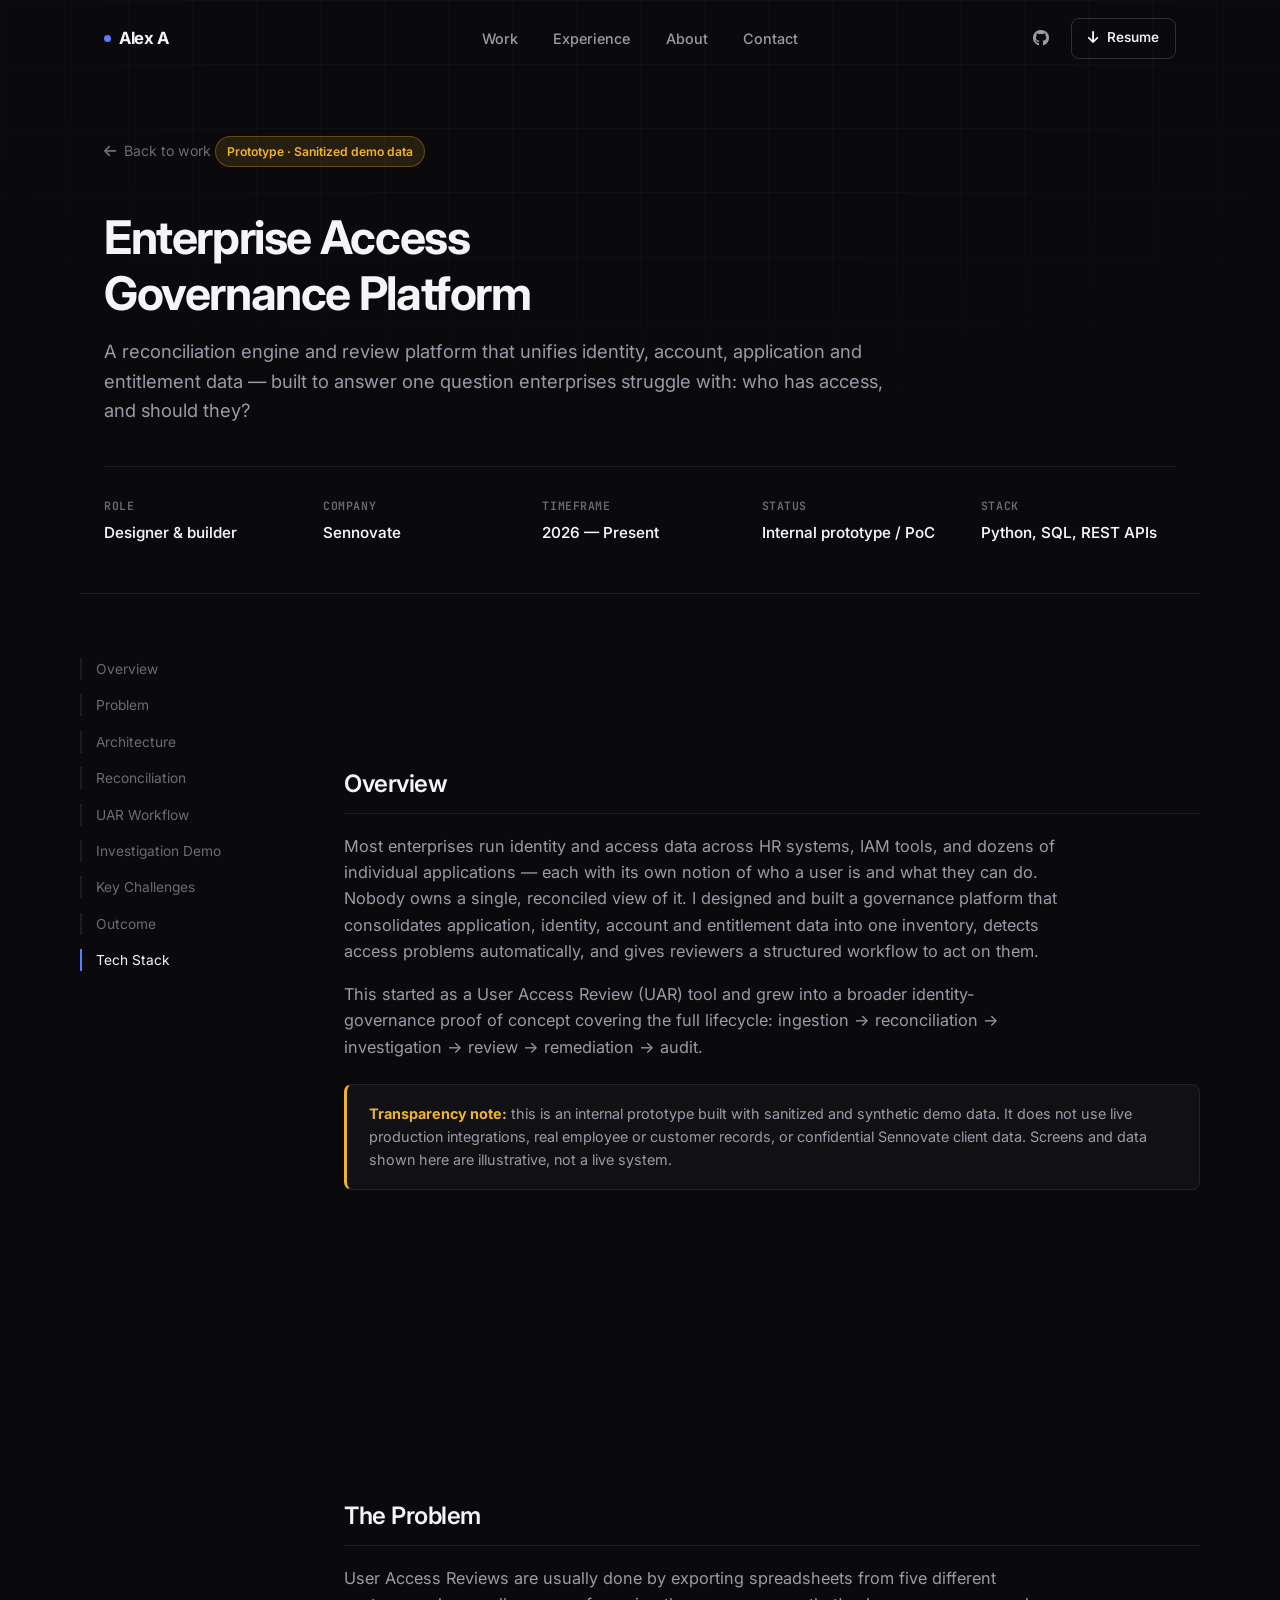
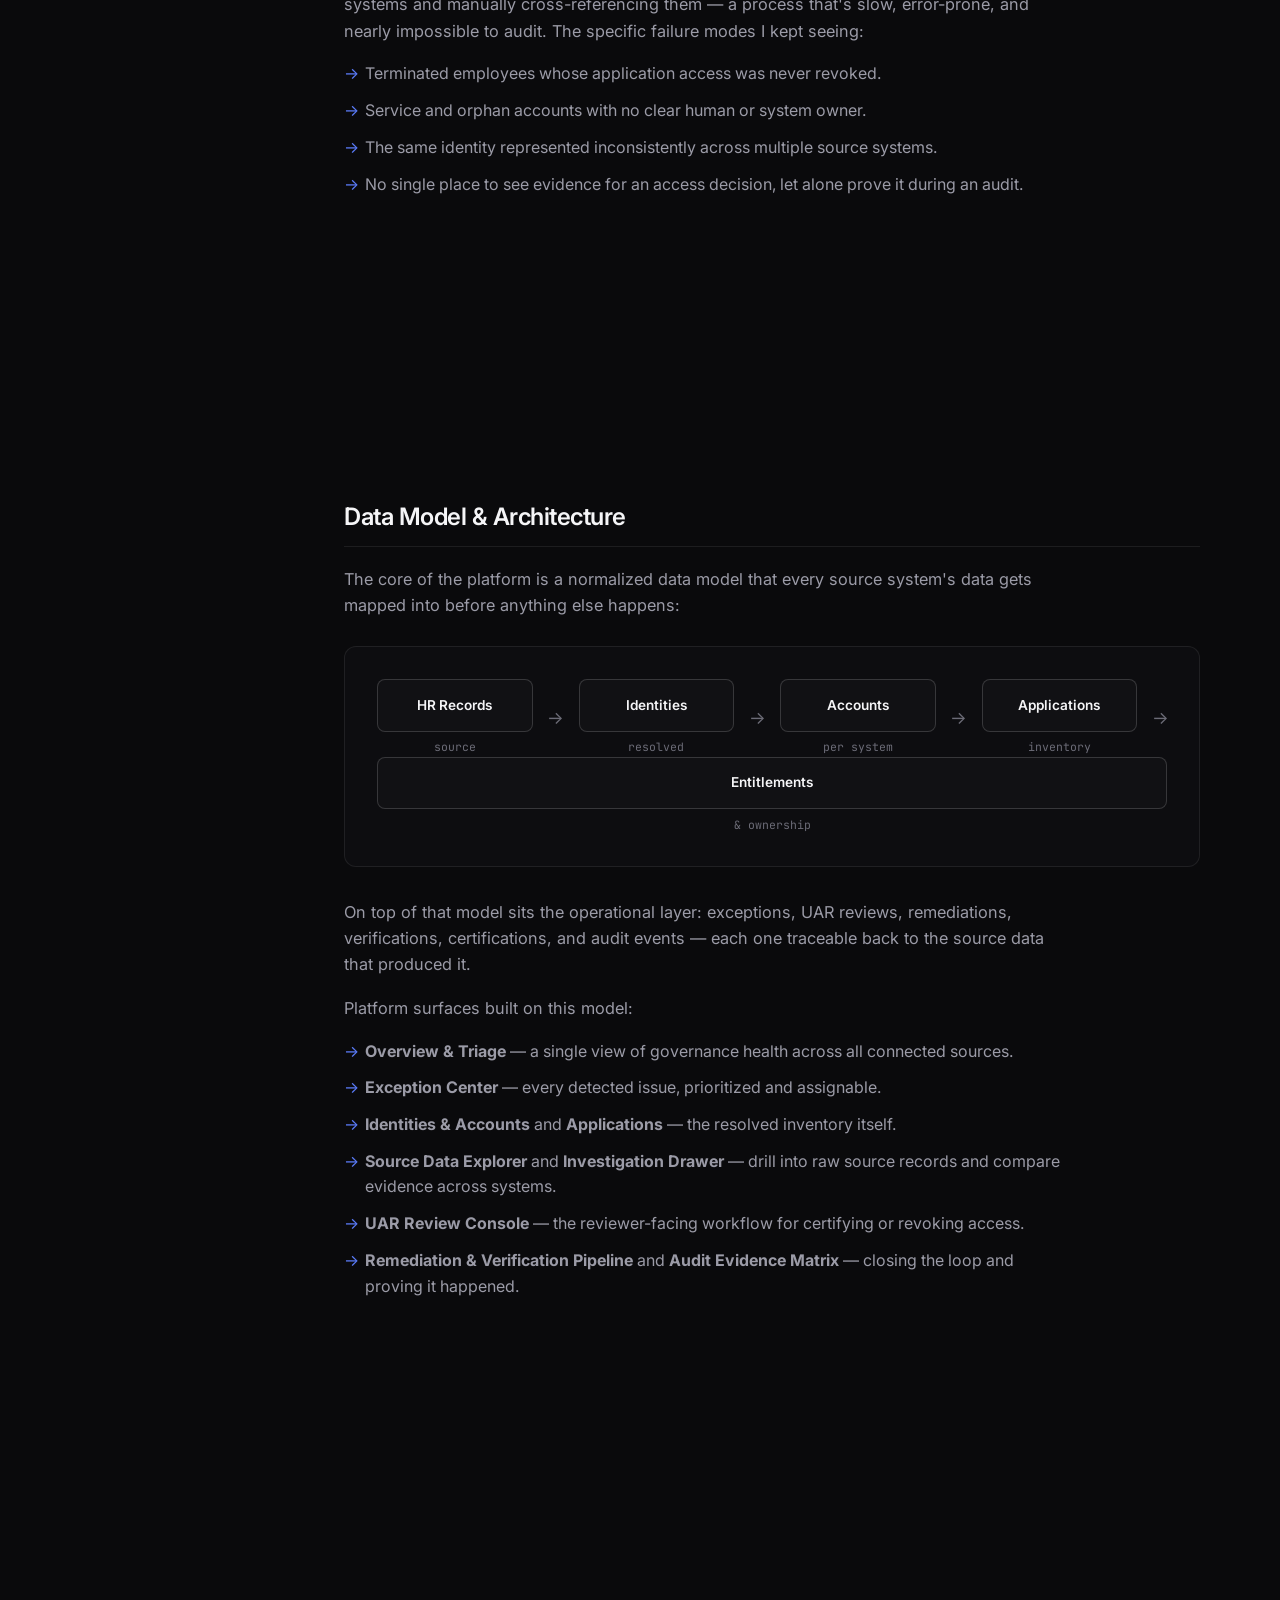
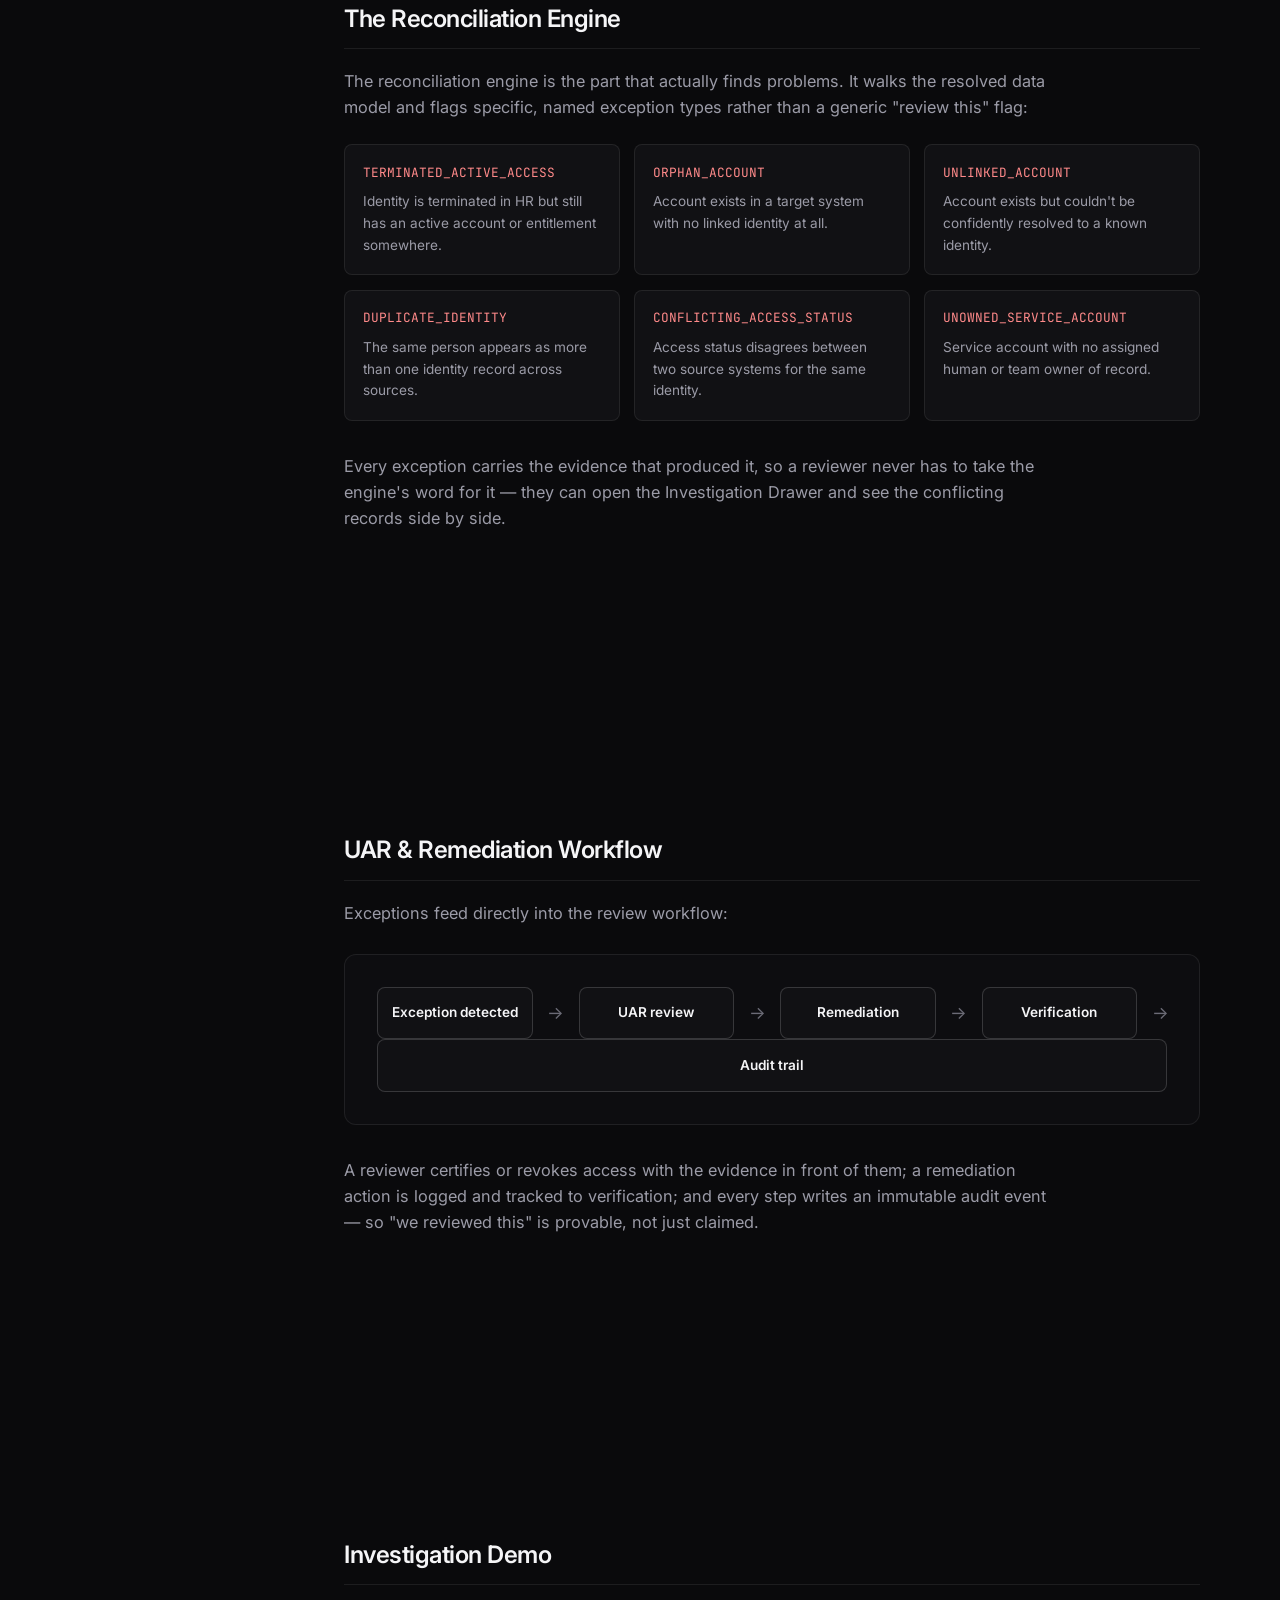
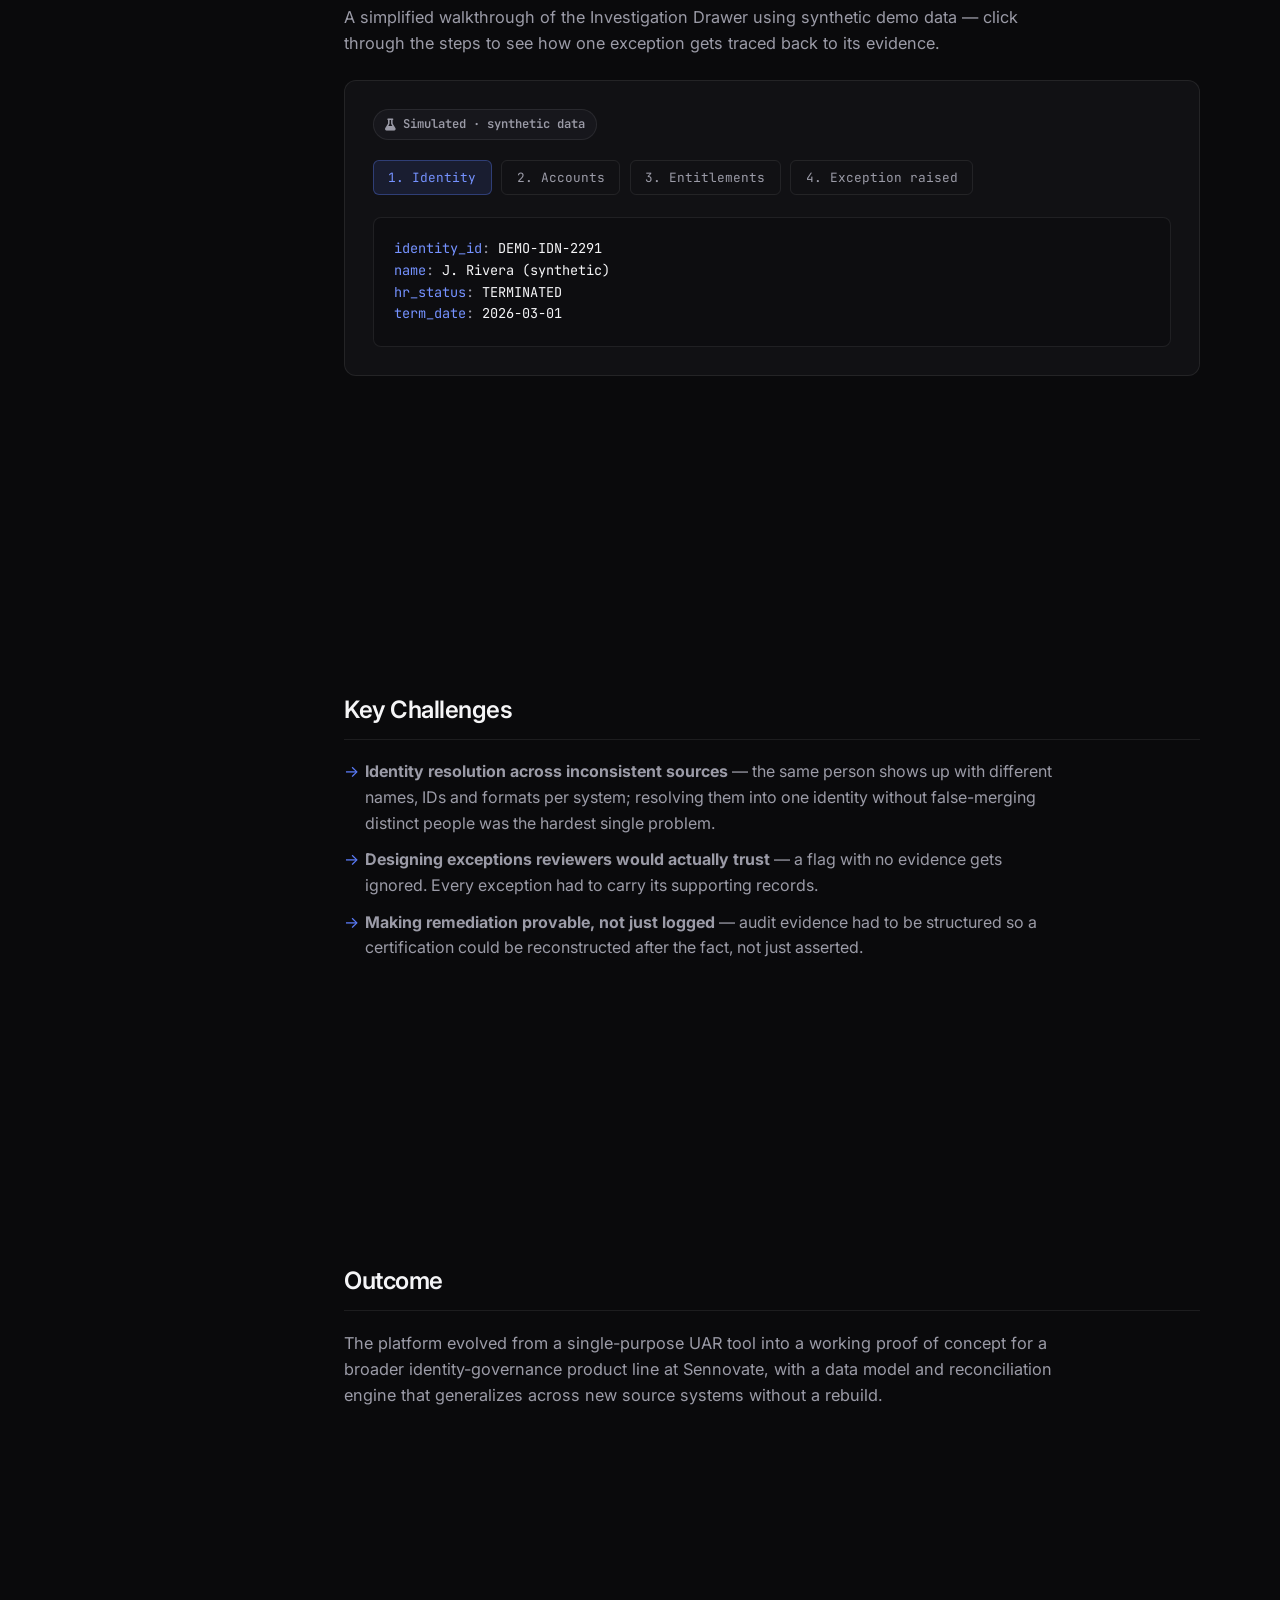
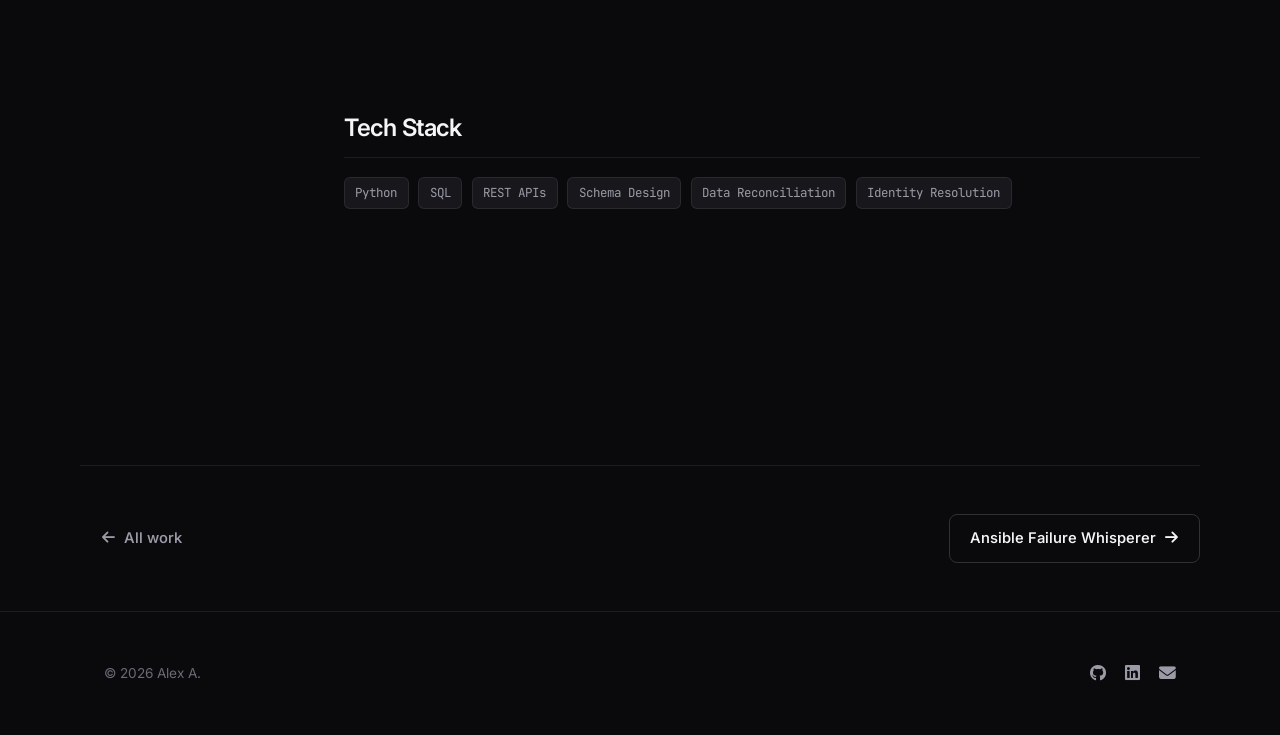
==== projects/access-governance.html @ 159969b5 "Update portfolio with modernized styling, case studies, and SEO assets" ====
<!DOCTYPE html>
<html lang="en">

<head>
    <meta charset="UTF-8">
    <meta name="viewport" content="width=device-width, initial-scale=1.0">
    <title>Enterprise Access Governance Platform — Alex A</title>
    <meta name="description"
        content="Case study: an enterprise access-governance platform reconciling identity, account, application and entitlement data to support User Access Reviews.">
    <link rel="icon" type="image/svg+xml" href="../assets/favicon.svg">
    <link rel="preconnect" href="https://fonts.googleapis.com">
    <link rel="preconnect" href="https://fonts.gstatic.com" crossorigin>
    <link
        href="https://fonts.googleapis.com/css2?family=Inter:wght@400;500;600;700&family=JetBrains+Mono:wght@400;500;600&display=swap"
        rel="stylesheet">
    <link rel="stylesheet" href="https://cdnjs.cloudflare.com/ajax/libs/font-awesome/6.4.0/css/all.min.css">
    <link rel="stylesheet" href="../style.css">
</head>

<body>
    <a class="skip-link" href="#main">Skip to content</a>
    <div class="bg-grid" aria-hidden="true"></div>

    <nav class="navbar scrolled" id="navbar">
        <div class="nav-container">
            <a href="../index.html" class="logo"><span class="dot"></span> Alex A</a>
            <ul class="nav-links">
                <li><a href="../index.html#work">Work</a></li>
                <li><a href="../index.html#experience">Experience</a></li>
                <li><a href="../index.html#about">About</a></li>
                <li><a href="../index.html#contact">Contact</a></li>
            </ul>
            <div class="nav-right">
                <a href="https://github.com/alexusesgithub" class="icon-link" target="_blank" rel="noopener"
                    aria-label="GitHub"><i class="fa-brands fa-github"></i></a>
                <a href="../assets/Alex_A_Resume.pdf" class="btn btn-outline btn-sm nav-btn" target="_blank"><i
                        class="fa-solid fa-arrow-down"></i> Resume</a>
                <button class="menu-toggle" aria-label="Open menu"><i class="fa-solid fa-bars"></i></button>
            </div>
        </div>
    </nav>

    <div class="mobile-menu">
        <button class="close-menu" aria-label="Close menu"><i class="fa-solid fa-xmark"></i></button>
        <ul class="mobile-links">
            <li><a href="../index.html#work">Work</a></li>
            <li><a href="../index.html#experience">Experience</a></li>
            <li><a href="../index.html#about">About</a></li>
            <li><a href="../index.html#contact">Contact</a></li>
        </ul>
    </div>

    <main id="main">
        <header class="cs-hero wrap">
            <a href="../index.html#work" class="cs-back reveal"><i class="fa-solid fa-arrow-left"></i> Back to work</a>
            <span class="badge badge-amber reveal">Prototype · Sanitized demo data</span>
            <h1 class="reveal" style="margin-top:1rem;">Enterprise Access Governance Platform</h1>
            <p class="cs-tagline reveal">A reconciliation engine and review platform that unifies identity, account,
                application and entitlement data — built to answer one question enterprises struggle with: who has
                access, and should they?</p>
            <div class="cs-meta-grid reveal">
                <div class="cs-meta-item">
                    <h5>Role</h5>
                    <p>Designer & builder</p>
                </div>
                <div class="cs-meta-item">
                    <h5>Company</h5>
                    <p>Sennovate</p>
                </div>
                <div class="cs-meta-item">
                    <h5>Timeframe</h5>
                    <p>2026 — Present</p>
                </div>
                <div class="cs-meta-item">
                    <h5>Status</h5>
                    <p>Internal prototype / PoC</p>
                </div>
                <div class="cs-meta-item">
                    <h5>Stack</h5>
                    <p>Python, SQL, REST APIs</p>
                </div>
            </div>
        </header>

        <div class="wrap cs-body">
            <nav class="cs-toc reveal" aria-label="Case study sections">
                <a href="#overview">Overview</a>
                <a href="#problem">Problem</a>
                <a href="#architecture">Architecture</a>
                <a href="#reconciliation">Reconciliation</a>
                <a href="#workflow">UAR Workflow</a>
                <a href="#demo">Investigation Demo</a>
                <a href="#challenges">Key Challenges</a>
                <a href="#outcome">Outcome</a>
                <a href="#stack">Tech Stack</a>
            </nav>

            <div class="cs-content">
                <section id="overview" class="cs-section reveal">
                    <h2>Overview</h2>
                    <p>Most enterprises run identity and access data across HR systems, IAM tools, and dozens of
                        individual applications — each with its own notion of who a user is and what they can do.
                        Nobody owns a single, reconciled view of it. I designed and built a governance platform that
                        consolidates application, identity, account and entitlement data into one inventory, detects
                        access problems automatically, and gives reviewers a structured workflow to act on them.</p>
                    <p>This started as a User Access Review (UAR) tool and grew into a broader identity-governance
                        proof of concept covering the full lifecycle: ingestion → reconciliation → investigation →
                        review → remediation → audit.</p>
                    <div class="callout">
                        <strong>Transparency note:</strong> this is an internal prototype built with sanitized and
                        synthetic demo data. It does not use live production integrations, real employee or customer
                        records, or confidential Sennovate client data. Screens and data shown here are illustrative,
                        not a live system.
                    </div>
                </section>

                <section id="problem" class="cs-section reveal">
                    <h2>The Problem</h2>
                    <p>User Access Reviews are usually done by exporting spreadsheets from five different systems and
                        manually cross-referencing them — a process that's slow, error-prone, and nearly impossible
                        to audit. The specific failure modes I kept seeing:</p>
                    <ul>
                        <li>Terminated employees whose application access was never revoked.</li>
                        <li>Service and orphan accounts with no clear human or system owner.</li>
                        <li>The same identity represented inconsistently across multiple source systems.</li>
                        <li>No single place to see evidence for an access decision, let alone prove it during an
                            audit.</li>
                    </ul>
                </section>

                <section id="architecture" class="cs-section reveal">
                    <h2>Data Model & Architecture</h2>
                    <p>The core of the platform is a normalized data model that every source system's data gets
                        mapped into before anything else happens:</p>
                    <div class="pipeline">
                        <div class="pipeline-node"><div class="node-box">HR Records</div><div class="node-sub">source</div></div>
                        <div class="pipeline-arrow">→</div>
                        <div class="pipeline-node"><div class="node-box">Identities</div><div class="node-sub">resolved</div></div>
                        <div class="pipeline-arrow">→</div>
                        <div class="pipeline-node"><div class="node-box">Accounts</div><div class="node-sub">per system</div></div>
                        <div class="pipeline-arrow">→</div>
                        <div class="pipeline-node"><div class="node-box">Applications</div><div class="node-sub">inventory</div></div>
                        <div class="pipeline-arrow">→</div>
                        <div class="pipeline-node"><div class="node-box">Entitlements</div><div class="node-sub">& ownership</div></div>
                    </div>
                    <p>On top of that model sits the operational layer: exceptions, UAR reviews, remediations,
                        verifications, certifications, and audit events — each one traceable back to the source data
                        that produced it.</p>
                    <p>Platform surfaces built on this model:</p>
                    <ul>
                        <li><strong>Overview & Triage</strong> — a single view of governance health across all
                            connected sources.</li>
                        <li><strong>Exception Center</strong> — every detected issue, prioritized and assignable.</li>
                        <li><strong>Identities & Accounts</strong> and <strong>Applications</strong> — the resolved
                            inventory itself.</li>
                        <li><strong>Source Data Explorer</strong> and <strong>Investigation Drawer</strong> — drill
                            into raw source records and compare evidence across systems.</li>
                        <li><strong>UAR Review Console</strong> — the reviewer-facing workflow for certifying or
                            revoking access.</li>
                        <li><strong>Remediation & Verification Pipeline</strong> and <strong>Audit Evidence
                                Matrix</strong> — closing the loop and proving it happened.</li>
                    </ul>
                </section>

                <section id="reconciliation" class="cs-section reveal">
                    <h2>The Reconciliation Engine</h2>
                    <p>The reconciliation engine is the part that actually finds problems. It walks the resolved data
                        model and flags specific, named exception types rather than a generic "review this" flag:</p>
                    <div class="issue-grid">
                        <div class="issue-card"><code>TERMINATED_ACTIVE_ACCESS</code><p>Identity is terminated in HR
                                but still has an active account or entitlement somewhere.</p></div>
                        <div class="issue-card"><code>ORPHAN_ACCOUNT</code><p>Account exists in a target system with
                                no linked identity at all.</p></div>
                        <div class="issue-card"><code>UNLINKED_ACCOUNT</code><p>Account exists but couldn't be
                                confidently resolved to a known identity.</p></div>
                        <div class="issue-card"><code>DUPLICATE_IDENTITY</code><p>The same person appears as more
                                than one identity record across sources.</p></div>
                        <div class="issue-card"><code>CONFLICTING_ACCESS_STATUS</code><p>Access status disagrees
                                between two source systems for the same identity.</p></div>
                        <div class="issue-card"><code>UNOWNED_SERVICE_ACCOUNT</code><p>Service account with no
                                assigned human or team owner of record.</p></div>
                    </div>
                    <p>Every exception carries the evidence that produced it, so a reviewer never has to take the
                        engine's word for it — they can open the Investigation Drawer and see the conflicting records
                        side by side.</p>
                </section>

                <section id="workflow" class="cs-section reveal">
                    <h2>UAR & Remediation Workflow</h2>
                    <p>Exceptions feed directly into the review workflow:</p>
                    <div class="pipeline">
                        <div class="pipeline-node"><div class="node-box">Exception detected</div></div>
                        <div class="pipeline-arrow">→</div>
                        <div class="pipeline-node"><div class="node-box">UAR review</div></div>
                        <div class="pipeline-arrow">→</div>
                        <div class="pipeline-node"><div class="node-box">Remediation</div></div>
                        <div class="pipeline-arrow">→</div>
                        <div class="pipeline-node"><div class="node-box">Verification</div></div>
                        <div class="pipeline-arrow">→</div>
                        <div class="pipeline-node"><div class="node-box">Audit trail</div></div>
                    </div>
                    <p>A reviewer certifies or revokes access with the evidence in front of them; a remediation
                        action is logged and tracked to verification; and every step writes an immutable audit event
                        — so "we reviewed this" is provable, not just claimed.</p>
                </section>

                <section id="demo" class="cs-section reveal">
                    <h2>Investigation Demo</h2>
                    <p>A simplified walkthrough of the Investigation Drawer using synthetic demo data — click through
                        the steps to see how one exception gets traced back to its evidence.</p>
                    <div class="demo-panel" data-demo="uar">
                        <div class="demo-label">
                            <span class="badge badge-neutral"><i class="fa-solid fa-flask"></i> Simulated · synthetic
                                data</span>
                        </div>
                        <div class="demo-steps">
                            <button class="demo-step-btn" data-step="0">1. Identity</button>
                            <button class="demo-step-btn" data-step="1">2. Accounts</button>
                            <button class="demo-step-btn" data-step="2">3. Entitlements</button>
                            <button class="demo-step-btn" data-step="3">4. Exception raised</button>
                        </div>
                        <div class="demo-output"></div>
                    </div>
                </section>

                <section id="challenges" class="cs-section reveal">
                    <h2>Key Challenges</h2>
                    <ul>
                        <li><strong>Identity resolution across inconsistent sources</strong> — the same person shows
                            up with different names, IDs and formats per system; resolving them into one identity
                            without false-merging distinct people was the hardest single problem.</li>
                        <li><strong>Designing exceptions reviewers would actually trust</strong> — a flag with no
                            evidence gets ignored. Every exception had to carry its supporting records.</li>
                        <li><strong>Making remediation provable, not just logged</strong> — audit evidence had to be
                            structured so a certification could be reconstructed after the fact, not just asserted.</li>
                    </ul>
                </section>

                <section id="outcome" class="cs-section reveal">
                    <h2>Outcome</h2>
                    <p>The platform evolved from a single-purpose UAR tool into a working proof of concept for a
                        broader identity-governance product line at Sennovate, with a data model and reconciliation
                        engine that generalizes across new source systems without a rebuild.</p>
                </section>

                <section id="stack" class="cs-section reveal">
                    <h2>Tech Stack</h2>
                    <div class="cs-stack-grid">
                        <span class="chip">Python</span><span class="chip">SQL</span><span class="chip">REST APIs</span>
                        <span class="chip">Schema Design</span><span class="chip">Data Reconciliation</span>
                        <span class="chip">Identity Resolution</span>
                    </div>
                </section>
            </div>
        </div>

        <div class="wrap cs-nav-footer reveal">
            <a href="../index.html#work" class="btn btn-ghost"><i class="fa-solid fa-arrow-left"></i> All work</a>
            <a href="ansible-failure-whisperer.html" class="btn btn-outline">Ansible Failure Whisperer <i
                    class="fa-solid fa-arrow-right"></i></a>
        </div>
    </main>

    <footer>
        <div class="wrap">
            <div class="footer-left"><span>&copy; 2026 Alex A.</span></div>
            <div class="footer-socials">
                <a href="https://github.com/alexusesgithub" target="_blank" rel="noopener" aria-label="GitHub"><i
                        class="fa-brands fa-github"></i></a>
                <a href="https://www.linkedin.com/in/alex-a-968b7a296/" target="_blank" rel="noopener"
                    aria-label="LinkedIn"><i class="fa-brands fa-linkedin"></i></a>
                <a href="mailto:alex.data.dev44@gmail.com" aria-label="Email"><i class="fa-solid fa-envelope"></i></a>
            </div>
        </div>
    </footer>

    <script src="../script.js"></script>
    <script>
        window.DEMO_CONTENT = window.DEMO_CONTENT || {};
        window.DEMO_CONTENT.uar = [
            '<span class="k">identity_id</span>: <span class="v">DEMO-IDN-2291</span>\n<span class="k">name</span>: <span class="v">J. Rivera (synthetic)</span>\n<span class="k">hr_status</span>: <span class="v">TERMINATED</span>\n<span class="k">term_date</span>: <span class="v">2026-03-01</span>',
            '<span class="k">linked_accounts</span>:\n  - <span class="v">okta://j.rivera</span> — disabled\n  - <span class="v">crm-app://jrivera</span> — <span class="k">ACTIVE</span>\n  - <span class="v">file-share://j.rivera</span> — disabled',
            '<span class="k">crm-app entitlements</span>:\n  - <span class="v">customer_records.read</span>\n  - <span class="v">customer_records.export</span>\n<span class="k">owner_of_record</span>: <span class="v">none found</span>',
            '<span class="g">EXCEPTION RAISED</span>\n<span class="k">type</span>: <span class="v">TERMINATED_ACTIVE_ACCESS</span>\n<span class="k">system</span>: <span class="v">crm-app</span>\n<span class="k">severity</span>: <span class="v">HIGH</span>\n<span class="k">next_step</span>: <span class="v">routed to UAR review queue</span>'
        ];
    </script>
    <script src="case-study.js"></script>
</body>

</html>
---- style.css ----
/* ==========================================================================
   Alex A — AI/ML Engineer Portfolio
   Design system: dark, typographic, technical-documentation feel.
   ========================================================================== */

:root {
  /* Surfaces */
  --bg: #0a0a0c;
  --bg-elevated: #111114;
  --bg-elevated-2: #17171c;
  --bg-code: #0d0d10;

  /* Borders */
  --border: rgba(255, 255, 255, 0.08);
  --border-strong: rgba(255, 255, 255, 0.16);

  /* Text */
  --text-primary: #f5f5f7;
  --text-secondary: #9b9ba7;
  --text-tertiary: #6b6b76;

  /* Accent */
  --accent: #5b7cfa;
  --accent-hover: #7592ff;
  --accent-soft: rgba(91, 124, 250, 0.12);
  --accent-border: rgba(91, 124, 250, 0.35);

  /* Status colors (used sparingly) */
  --amber: #f0b429;
  --amber-soft: rgba(240, 180, 41, 0.12);
  --emerald: #34d399;
  --emerald-soft: rgba(52, 211, 153, 0.12);
  --violet: #a78bfa;
  --violet-soft: rgba(167, 139, 250, 0.12);

  /* Type */
  --font-sans: 'Inter', -apple-system, BlinkMacSystemFont, 'Segoe UI', sans-serif;
  --font-mono: 'JetBrains Mono', 'SFMono-Regular', Consolas, monospace;

  /* Layout */
  --content-width: 1120px;
  --radius-sm: 8px;
  --radius-md: 12px;
  --radius-lg: 20px;
  --transition: 200ms cubic-bezier(0.4, 0, 0.2, 1);
}

/* Light-mode override left intentionally absent — this brand is dark-first by design. */

* {
  margin: 0;
  padding: 0;
  box-sizing: border-box;
  min-width: 0;
}

html {
  scroll-behavior: smooth;
  font-family: var(--font-sans);
  overflow-x: hidden;
  width: 100%;
}

@media (prefers-reduced-motion: reduce) {
  html {
    scroll-behavior: auto;
  }
  *, *::before, *::after {
    animation-duration: 0.001ms !important;
    animation-iteration-count: 1 !important;
    transition-duration: 0.001ms !important;
    scroll-behavior: auto !important;
  }
}

body {
  background: var(--bg);
  color: var(--text-primary);
  overflow-x: hidden;
  line-height: 1.6;
  font-size: 16px;
  -webkit-font-smoothing: antialiased;
}

h1, h2, h3, h4, h5, h6 {
  font-family: var(--font-sans);
  font-weight: 600;
  line-height: 1.2;
  letter-spacing: -0.02em;
}

a {
  text-decoration: none;
  color: inherit;
  transition: color var(--transition);
}

ul { list-style: none; }

img { max-width: 100%; display: block; }

code, .mono {
  font-family: var(--font-mono);
}

::selection {
  background: var(--accent-soft);
  color: var(--text-primary);
}

/* Focus visibility for keyboard nav */
a:focus-visible,
button:focus-visible,
[tabindex]:focus-visible {
  outline: 2px solid var(--accent);
  outline-offset: 3px;
  border-radius: 4px;
}

.skip-link {
  position: absolute;
  left: -9999px;
  top: 0;
  background: var(--accent);
  color: #fff;
  padding: 0.75rem 1.25rem;
  z-index: 5000;
  border-radius: 0 0 8px 0;
  font-weight: 600;
}

.skip-link:focus {
  left: 0;
}

/* ==========================================================================
   Background texture
   ========================================================================== */

.bg-grid {
  position: fixed;
  inset: 0;
  z-index: -2;
  background-image:
    linear-gradient(to right, rgba(255, 255, 255, 0.025) 1px, transparent 1px),
    linear-gradient(to bottom, rgba(255, 255, 255, 0.025) 1px, transparent 1px);
  background-size: 64px 64px;
  pointer-events: none;
  mask-image: radial-gradient(ellipse 80% 60% at 50% 0%, black 40%, transparent 90%);
}

.bg-glow {
  position: fixed;
  top: -20%;
  left: 50%;
  transform: translateX(-50%);
  width: 900px;
  height: 700px;
  background: radial-gradient(ellipse, rgba(91, 124, 250, 0.16) 0%, transparent 65%);
  z-index: -1;
  pointer-events: none;
}

/* ==========================================================================
   Layout helpers
   ========================================================================== */

.wrap {
  max-width: var(--content-width);
  margin: 0 auto;
  padding: 0 24px;
}

section {
  padding: 7rem 0;
}

.section-head {
  max-width: 640px;
  margin-bottom: 3.5rem;
}

.eyebrow {
  display: inline-flex;
  align-items: center;
  gap: 0.5rem;
  font-family: var(--font-mono);
  font-size: 0.78rem;
  letter-spacing: 0.06em;
  text-transform: uppercase;
  color: var(--accent);
  margin-bottom: 1rem;
}

.eyebrow::before {
  content: '';
  width: 6px;
  height: 6px;
  border-radius: 50%;
  background: var(--accent);
  box-shadow: 0 0 0 3px var(--accent-soft);
}

.section-title {
  font-size: clamp(1.7rem, 3vw, 2.3rem);
  font-weight: 650;
  margin-bottom: 0.85rem;
}

.section-sub {
  color: var(--text-secondary);
  font-size: 1.05rem;
  max-width: 60ch;
}

/* ==========================================================================
   Buttons
   ========================================================================== */

.btn {
  display: inline-flex;
  align-items: center;
  gap: 0.55rem;
  padding: 0.75rem 1.3rem;
  border-radius: var(--radius-sm);
  font-weight: 550;
  font-size: 0.92rem;
  font-family: var(--font-sans);
  cursor: pointer;
  transition: var(--transition);
  border: 1px solid transparent;
  white-space: nowrap;
}

.btn-primary {
  background: var(--text-primary);
  color: #0a0a0c;
}

.btn-primary:hover {
  background: var(--accent-hover);
  color: #fff;
  transform: translateY(-1px);
}

.btn-outline {
  background: transparent;
  border-color: var(--border-strong);
  color: var(--text-primary);
}

.btn-outline:hover {
  border-color: var(--accent-border);
  background: var(--accent-soft);
  color: var(--text-primary);
}

.btn-ghost {
  background: transparent;
  color: var(--text-secondary);
}

.btn-ghost:hover {
  color: var(--text-primary);
}

.btn-sm {
  padding: 0.55rem 1rem;
  font-size: 0.85rem;
}

/* ==========================================================================
   Badges / tags
   ========================================================================== */

.badge {
  display: inline-flex;
  align-items: center;
  gap: 0.4rem;
  padding: 0.3rem 0.7rem;
  border-radius: 20px;
  font-size: 0.76rem;
  font-weight: 600;
  border: 1px solid transparent;
}

.badge-accent { background: var(--accent-soft); color: var(--accent-hover); border-color: var(--accent-border); }
.badge-amber { background: var(--amber-soft); color: var(--amber); border-color: rgba(240, 180, 41, 0.3); }
.badge-emerald { background: var(--emerald-soft); color: var(--emerald); border-color: rgba(52, 211, 153, 0.3); }
.badge-violet { background: var(--violet-soft); color: var(--violet); border-color: rgba(167, 139, 250, 0.3); }
.badge-neutral { background: var(--bg-elevated-2); color: var(--text-secondary); border-color: var(--border); }

.chip {
  font-family: var(--font-mono);
  font-size: 0.78rem;
  color: var(--text-secondary);
  background: var(--bg-elevated-2);
  border: 1px solid var(--border);
  padding: 0.3rem 0.65rem;
  border-radius: 6px;
}

.chip-row {
  display: flex;
  flex-wrap: wrap;
  gap: 0.5rem;
}

/* ==========================================================================
   Navbar
   ========================================================================== */

.navbar {
  position: fixed;
  top: 0;
  width: 100%;
  z-index: 1000;
  padding: 1.1rem 0;
  transition: var(--transition);
  border-bottom: 1px solid transparent;
}

.navbar.scrolled {
  background: rgba(10, 10, 12, 0.75);
  backdrop-filter: blur(12px);
  -webkit-backdrop-filter: blur(12px);
  border-bottom: 1px solid var(--border);
}

.nav-container {
  max-width: var(--content-width);
  margin: 0 auto;
  padding: 0 24px;
  display: flex;
  justify-content: space-between;
  align-items: center;
}

.logo {
  font-weight: 700;
  font-size: 1.05rem;
  letter-spacing: -0.02em;
  display: flex;
  align-items: center;
  gap: 0.5rem;
}

.logo .dot {
  width: 7px;
  height: 7px;
  border-radius: 50%;
  background: var(--accent);
}

.nav-links {
  display: flex;
  gap: 2.2rem;
  position: absolute;
  left: 50%;
  transform: translateX(-50%);
}

.nav-links a {
  font-size: 0.9rem;
  font-weight: 500;
  color: var(--text-secondary);
  position: relative;
  padding: 0.3rem 0;
}

.nav-links a:hover,
.nav-links a.active {
  color: var(--text-primary);
}

.nav-links a.active::after {
  content: '';
  position: absolute;
  bottom: -4px;
  left: 0;
  width: 100%;
  height: 2px;
  background: var(--accent);
  border-radius: 2px;
}

.nav-right {
  display: flex;
  align-items: center;
  gap: 1.4rem;
}

.icon-link {
  font-size: 1.05rem;
  color: var(--text-secondary);
}

.icon-link:hover { color: var(--text-primary); }

.menu-toggle {
  display: none;
  font-size: 1.4rem;
  cursor: pointer;
  background: none;
  border: none;
  color: var(--text-primary);
}

.mobile-menu {
  position: fixed;
  top: 0;
  right: -100%;
  width: min(320px, 85vw);
  height: 100vh;
  background: var(--bg-elevated);
  z-index: 2000;
  padding: 2rem;
  transition: right 300ms ease;
  border-left: 1px solid var(--border);
}

.mobile-menu.active { right: 0; }

.close-menu {
  font-size: 1.4rem;
  cursor: pointer;
  text-align: right;
  margin-bottom: 2.5rem;
  background: none;
  border: none;
  color: var(--text-primary);
  width: 100%;
}

.mobile-links {
  display: flex;
  flex-direction: column;
  gap: 1.75rem;
}

.mobile-links a {
  font-size: 1.15rem;
  font-weight: 550;
}

.mobile-actions {
  margin-top: 2.5rem;
  display: flex;
  flex-direction: column;
  gap: 0.9rem;
}

/* ==========================================================================
   Hero
   ========================================================================== */

.hero {
  min-height: 100vh;
  display: grid;
  grid-template-columns: minmax(0, 1.1fr) minmax(0, 0.9fr);
  gap: 3rem;
  align-items: center;
  padding-top: 7rem;
}

.hero-content,
.hero-visual {
  min-width: 0;
}

.hero-eyebrow {
  font-family: var(--font-mono);
  font-size: 0.85rem;
  color: var(--accent);
  margin-bottom: 1.3rem;
  display: flex;
  align-items: center;
  gap: 0.6rem;
  flex-wrap: wrap;
}

.hero-eyebrow .sep { color: var(--text-tertiary); }

.hero h1 {
  font-size: clamp(2.2rem, 4.4vw, 3.6rem);
  font-weight: 700;
  letter-spacing: -0.03em;
  line-height: 1.12;
  margin-bottom: 1.4rem;
}

.hero h1 .accent-text {
  background: linear-gradient(90deg, var(--accent), #9db2ff);
  -webkit-background-clip: text;
  -webkit-text-fill-color: transparent;
  background-clip: text;
}

.hero-desc {
  color: var(--text-secondary);
  font-size: 1.12rem;
  max-width: 52ch;
  margin-bottom: 2.2rem;
}

.hero-role {
  display: inline-flex;
  align-items: center;
  gap: 0.6rem;
  font-size: 0.92rem;
  color: var(--text-secondary);
  background: var(--bg-elevated);
  border: 1px solid var(--border);
  padding: 0.55rem 1rem;
  border-radius: 30px;
  margin-bottom: 2.2rem;
}

.hero-role .pulse {
  width: 8px;
  height: 8px;
  border-radius: 50%;
  background: var(--emerald);
  position: relative;
}

.hero-role .pulse::after {
  content: '';
  position: absolute;
  inset: 0;
  border-radius: 50%;
  background: var(--emerald);
  animation: pulse 2s infinite;
}

@keyframes pulse {
  0% { transform: scale(1); opacity: 0.7; }
  100% { transform: scale(2.6); opacity: 0; }
}

.hero-buttons {
  display: flex;
  gap: 0.85rem;
  flex-wrap: wrap;
}

/* Terminal visual */
.hero-visual {
  position: relative;
}

.terminal {
  background: var(--bg-code);
  border: 1px solid var(--border);
  border-radius: var(--radius-md);
  overflow: hidden;
  box-shadow: 0 30px 80px -20px rgba(0, 0, 0, 0.6), 0 0 0 1px rgba(255,255,255,0.02);
}

.terminal-bar {
  display: flex;
  align-items: center;
  gap: 0.4rem;
  padding: 0.85rem 1rem;
  border-bottom: 1px solid var(--border);
  background: var(--bg-elevated);
  min-width: 0;
}

.terminal-dot {
  width: 10px;
  height: 10px;
  border-radius: 50%;
  background: var(--border-strong);
  flex-shrink: 0;
}

.terminal-title {
  margin-left: 0.6rem;
  font-family: var(--font-mono);
  font-size: 0.78rem;
  color: var(--text-tertiary);
  min-width: 0;
  overflow: hidden;
  text-overflow: ellipsis;
  white-space: nowrap;
}

.terminal-body {
  padding: 1.5rem;
  font-family: var(--font-mono);
  font-size: 0.86rem;
  line-height: 1.85;
  min-height: 220px;
  overflow-x: auto;
  word-break: break-word;
}

.terminal-body .prompt { color: var(--text-tertiary); }
.terminal-body .cmd { color: var(--text-primary); }
.terminal-body .out { color: var(--text-secondary); }
.terminal-body .ok { color: var(--emerald); }
.terminal-body .accent { color: var(--accent-hover); }
.terminal-body .cur {
  display: inline-block;
  width: 7px;
  height: 1em;
  background: var(--accent);
  vertical-align: text-bottom;
  animation: blink 1s steps(1) infinite;
}

@keyframes blink {
  50% { opacity: 0; }
}

/* ==========================================================================
   Credibility strip
   ========================================================================== */

.credibility {
  padding: 2.5rem 0;
  border-top: 1px solid var(--border);
  border-bottom: 1px solid var(--border);
}

.credibility .wrap {
  display: flex;
  flex-wrap: wrap;
  gap: 2.5rem;
  justify-content: space-between;
  align-items: center;
}

.cred-stats {
  display: flex;
  gap: 2.5rem;
  flex-wrap: wrap;
}

.cred-stat h3 {
  font-size: 1.6rem;
  font-weight: 700;
}

.cred-stat p {
  color: var(--text-tertiary);
  font-size: 0.85rem;
  margin-top: 0.15rem;
}

.cred-role {
  display: flex;
  align-items: center;
  gap: 0.9rem;
  font-size: 0.92rem;
  color: var(--text-secondary);
}

.cred-role strong { color: var(--text-primary); }

/* ==========================================================================
   Featured work
   ========================================================================== */

.feature-list {
  display: flex;
  flex-direction: column;
  gap: 1.5rem;
}

.feature-card {
  display: grid;
  grid-template-columns: 90px minmax(0, 1fr) auto;
  gap: 2rem;
  align-items: start;
  background: var(--bg-elevated);
  border: 1px solid var(--border);
  border-radius: var(--radius-lg);
  padding: 2.5rem;
  transition: var(--transition);
  position: relative;
  overflow: hidden;
}

.feature-card:hover {
  border-color: var(--accent-border);
  background: var(--bg-elevated-2);
}

.feature-index {
  font-family: var(--font-mono);
  font-size: 1.6rem;
  font-weight: 600;
  color: var(--text-tertiary);
}

.feature-body h3 {
  font-size: 1.5rem;
  margin-bottom: 0.35rem;
}

.feature-tagline {
  color: var(--accent-hover);
  font-size: 0.92rem;
  font-weight: 550;
  margin-bottom: 0.9rem;
}

.feature-desc {
  color: var(--text-secondary);
  margin-bottom: 1.25rem;
  max-width: 62ch;
}

.feature-meta {
  display: flex;
  flex-wrap: wrap;
  gap: 0.5rem;
  margin-bottom: 1.4rem;
}

.feature-actions {
  display: flex;
  gap: 0.8rem;
  flex-wrap: wrap;
}

.feature-aside {
  display: flex;
  flex-direction: column;
  align-items: flex-end;
  gap: 0.6rem;
  text-align: right;
  padding-top: 0.3rem;
}

.feature-status {
  font-family: var(--font-mono);
  font-size: 0.72rem;
  color: var(--text-tertiary);
  white-space: nowrap;
}

/* More work grid */
.more-work-head {
  display: flex;
  justify-content: space-between;
  align-items: baseline;
  margin: 3.5rem 0 1.5rem;
}

.more-work-head h3 {
  font-size: 1.1rem;
  color: var(--text-secondary);
  font-weight: 550;
}

.more-work-grid {
  display: grid;
  grid-template-columns: repeat(auto-fit, minmax(260px, 1fr));
  gap: 1.25rem;
}

.mini-card {
  background: var(--bg-elevated);
  border: 1px solid var(--border);
  border-radius: var(--radius-md);
  padding: 1.6rem;
  transition: var(--transition);
}

.mini-card:hover {
  border-color: var(--border-strong);
  transform: translateY(-3px);
}

.mini-card h4 {
  font-size: 1.05rem;
  margin-bottom: 0.5rem;
  display: flex;
  justify-content: space-between;
  align-items: center;
  gap: 0.5rem;
}

.mini-card p {
  color: var(--text-secondary);
  font-size: 0.9rem;
  margin-bottom: 1rem;
}

.mini-card .chip-row { margin-bottom: 0; }

/* ==========================================================================
   Capabilities
   ========================================================================== */

.capability-grid {
  display: grid;
  grid-template-columns: repeat(2, minmax(0, 1fr));
  gap: 1.5rem;
}

.capability-card {
  background: var(--bg-elevated);
  border: 1px solid var(--border);
  border-radius: var(--radius-lg);
  padding: 2rem;
}

.capability-card .cap-num {
  font-family: var(--font-mono);
  color: var(--text-tertiary);
  font-size: 0.8rem;
  margin-bottom: 1rem;
}

.capability-card h3 {
  font-size: 1.2rem;
  margin-bottom: 0.7rem;
}

.capability-card p {
  color: var(--text-secondary);
  font-size: 0.95rem;
  margin-bottom: 1.2rem;
}

.cap-projects {
  font-size: 0.82rem;
  color: var(--text-tertiary);
  margin-top: 1rem;
  padding-top: 1rem;
  border-top: 1px solid var(--border);
}

.cap-projects span { color: var(--text-secondary); }

/* ==========================================================================
   Experience timeline
   ========================================================================== */

.timeline {
  display: flex;
  flex-direction: column;
  gap: 0;
}

.timeline-item {
  display: grid;
  grid-template-columns: 200px minmax(0, 1fr);
  gap: 2.5rem;
  padding: 2.5rem 0;
  border-top: 1px solid var(--border);
}

.timeline-item:first-child { border-top: none; }

.timeline-when {
  font-family: var(--font-mono);
  font-size: 0.85rem;
  color: var(--text-tertiary);
  padding-top: 0.2rem;
}

.timeline-when .current {
  display: inline-block;
  margin-top: 0.6rem;
  color: var(--emerald);
  font-size: 0.75rem;
}

.timeline-content h3 {
  font-size: 1.3rem;
  margin-bottom: 0.2rem;
}

.timeline-content h4 {
  font-size: 0.98rem;
  color: var(--text-secondary);
  font-weight: 500;
  margin-bottom: 1.2rem;
}

.timeline-highlights {
  display: flex;
  flex-direction: column;
  gap: 1.1rem;
  margin-bottom: 1.2rem;
}

.timeline-highlight {
  display: grid;
  grid-template-columns: 20px 1fr;
  gap: 0.7rem;
}

.timeline-highlight .num {
  font-family: var(--font-mono);
  color: var(--accent);
  font-size: 0.85rem;
}

.timeline-highlight strong {
  display: block;
  margin-bottom: 0.2rem;
  font-size: 0.98rem;
}

.timeline-highlight p {
  color: var(--text-secondary);
  font-size: 0.92rem;
}

.timeline-content .case-link {
  color: var(--accent-hover);
  font-size: 0.85rem;
  font-weight: 600;
}

/* ==========================================================================
   Recognition
   ========================================================================== */

.recognition-grid {
  display: grid;
  grid-template-columns: repeat(auto-fit, minmax(260px, 1fr));
  gap: 1.25rem;
}

.recognition-card {
  background: var(--bg-elevated);
  border: 1px solid var(--border);
  border-radius: var(--radius-md);
  padding: 1.6rem;
  display: flex;
  flex-direction: column;
  gap: 0.6rem;
}

.recognition-card h4 {
  font-size: 1rem;
}

.recognition-card p {
  color: var(--text-secondary);
  font-size: 0.88rem;
}

/* ==========================================================================
   About
   ========================================================================== */

.about-grid {
  display: grid;
  grid-template-columns: minmax(0, 1.1fr) minmax(0, 0.9fr);
  gap: 3.5rem;
}

.about-text p {
  color: var(--text-secondary);
  margin-bottom: 1.2rem;
  font-size: 1.02rem;
}

.about-text strong { color: var(--text-primary); }

.about-card {
  background: var(--bg-elevated);
  border: 1px solid var(--border);
  border-radius: var(--radius-md);
  padding: 1.75rem;
}

.about-card + .about-card { margin-top: 1.25rem; }

.about-card h4 {
  font-size: 0.78rem;
  text-transform: uppercase;
  letter-spacing: 0.06em;
  color: var(--text-tertiary);
  margin-bottom: 0.8rem;
  font-family: var(--font-mono);
}

.about-card .row {
  display: flex;
  justify-content: space-between;
  padding: 0.4rem 0;
  font-size: 0.94rem;
}

.about-card .row span:first-child { color: var(--text-secondary); }
.about-card .row span:last-child { font-weight: 550; }

.about-leadership li {
  display: flex;
  gap: 0.6rem;
  font-size: 0.92rem;
  color: var(--text-secondary);
  padding: 0.35rem 0;
}

.about-leadership strong { color: var(--text-primary); font-weight: 550; }

/* ==========================================================================
   Currently exploring
   ========================================================================== */

.exploring-box {
  background: var(--bg-elevated);
  border: 1px solid var(--border);
  border-radius: var(--radius-lg);
  padding: 2.5rem;
  display: flex;
  flex-direction: column;
  gap: 1.5rem;
}

.exploring-note {
  color: var(--text-secondary);
  font-size: 0.98rem;
  max-width: 70ch;
}

/* ==========================================================================
   Contact
   ========================================================================== */

.contact-grid {
  display: grid;
  grid-template-columns: repeat(2, minmax(0, 1fr));
  gap: 1.25rem;
}

.contact-card {
  background: var(--bg-elevated);
  border: 1px solid var(--border);
  border-radius: var(--radius-md);
  padding: 1.75rem;
  display: flex;
  align-items: center;
  gap: 1rem;
  transition: var(--transition);
}

.contact-card:hover {
  border-color: var(--accent-border);
  background: var(--bg-elevated-2);
}

.contact-card .ci-icon {
  width: 42px;
  height: 42px;
  border-radius: 10px;
  background: var(--accent-soft);
  color: var(--accent-hover);
  display: flex;
  align-items: center;
  justify-content: center;
  font-size: 1.05rem;
  flex-shrink: 0;
}

.contact-card h4 {
  font-size: 0.78rem;
  text-transform: uppercase;
  color: var(--text-tertiary);
  letter-spacing: 0.05em;
  margin-bottom: 0.2rem;
}

.contact-card span {
  font-size: 0.98rem;
  font-weight: 550;
  word-break: break-word;
}

/* ==========================================================================
   Footer
   ========================================================================== */

footer {
  border-top: 1px solid var(--border);
  padding: 3rem 0;
}

footer .wrap {
  display: flex;
  justify-content: space-between;
  align-items: center;
  flex-wrap: wrap;
  gap: 1rem;
}

.footer-left {
  display: flex;
  align-items: center;
  gap: 0.9rem;
  color: var(--text-tertiary);
  font-size: 0.85rem;
}

.footer-socials {
  display: flex;
  gap: 1.2rem;
}

.footer-socials a {
  color: var(--text-secondary);
  font-size: 1.05rem;
}

.footer-socials a:hover { color: var(--text-primary); }

/* ==========================================================================
   Scroll reveal
   ========================================================================== */

.reveal {
  opacity: 0;
  transform: translateY(24px);
  transition: opacity 0.7s ease, transform 0.7s ease;
}

.reveal.active {
  opacity: 1;
  transform: translateY(0);
}

@media (prefers-reduced-motion: reduce) {
  .reveal { opacity: 1; transform: none; transition: none; }
}

/* ==========================================================================
   Responsive
   ========================================================================== */

@media (max-width: 980px) {
  .hero { grid-template-columns: 1fr; gap: 3rem; padding-top: 6.5rem; min-height: auto; }
  .hero-visual { order: -1; }
  .about-grid { grid-template-columns: 1fr; }
  .capability-grid { grid-template-columns: 1fr; }
  .contact-grid { grid-template-columns: 1fr; }
  .feature-card { grid-template-columns: 1fr; }
  .feature-aside { flex-direction: row; align-items: center; justify-content: space-between; width: 100%; text-align: left; }
  .timeline-item { grid-template-columns: 1fr; gap: 0.8rem; }
}

@media (max-width: 720px) {
  .nav-links, .nav-btn { display: none; }
  .menu-toggle { display: block; }
  section { padding: 4.5rem 0; }
  .credibility .wrap { flex-direction: column; align-items: flex-start; }
  .more-work-grid { grid-template-columns: 1fr; }
  .recognition-grid { grid-template-columns: 1fr; }
}

@media (max-width: 480px) {
  .hero-buttons .btn { flex: 1 1 auto; justify-content: center; }
  .feature-card { padding: 1.75rem; }
}

/* ==========================================================================
   Case study pages
   ========================================================================== */

.cs-hero {
  padding-top: 8.5rem;
  padding-bottom: 3rem;
  border-bottom: 1px solid var(--border);
}

.cs-back {
  display: inline-flex;
  align-items: center;
  gap: 0.5rem;
  color: var(--text-tertiary);
  font-size: 0.88rem;
  margin-bottom: 2rem;
}

.cs-back:hover { color: var(--text-primary); }

.cs-hero h1 {
  font-size: clamp(1.9rem, 4vw, 2.9rem);
  font-weight: 700;
  letter-spacing: -0.03em;
  margin-bottom: 1rem;
  max-width: 20ch;
}

.cs-tagline {
  color: var(--text-secondary);
  font-size: 1.15rem;
  max-width: 65ch;
  margin-bottom: 1.75rem;
}

.cs-meta-grid {
  display: grid;
  grid-template-columns: repeat(auto-fit, minmax(150px, 1fr));
  gap: 1.5rem;
  margin-top: 2.5rem;
  padding-top: 2rem;
  border-top: 1px solid var(--border);
}

.cs-meta-item h5 {
  font-family: var(--font-mono);
  font-size: 0.72rem;
  text-transform: uppercase;
  letter-spacing: 0.05em;
  color: var(--text-tertiary);
  margin-bottom: 0.5rem;
}

.cs-meta-item p {
  font-size: 0.95rem;
  font-weight: 550;
}

.cs-body {
  display: grid;
  grid-template-columns: 200px minmax(0, 1fr);
  gap: 4rem;
  padding: 4rem 0;
  align-items: start;
}

.cs-toc {
  position: sticky;
  top: 6.5rem;
  display: flex;
  flex-direction: column;
  gap: 0.9rem;
}

.cs-toc a {
  font-size: 0.86rem;
  color: var(--text-tertiary);
  border-left: 2px solid var(--border);
  padding-left: 0.9rem;
}

.cs-toc a:hover, .cs-toc a.active {
  color: var(--text-primary);
  border-left-color: var(--accent);
}

.cs-section {
  margin-bottom: 4rem;
  scroll-margin-top: 6rem;
}

.cs-section h2 {
  font-size: 1.5rem;
  margin-bottom: 1.2rem;
  padding-bottom: 0.9rem;
  border-bottom: 1px solid var(--border);
}

.cs-section p {
  color: var(--text-secondary);
  margin-bottom: 1.1rem;
  font-size: 1.02rem;
  max-width: 72ch;
}

.cs-section ul {
  display: flex;
  flex-direction: column;
  gap: 0.7rem;
  margin-bottom: 1.1rem;
}

.cs-section ul li {
  color: var(--text-secondary);
  padding-left: 1.3rem;
  position: relative;
  max-width: 72ch;
}

.cs-section ul li::before {
  content: '→';
  position: absolute;
  left: 0;
  color: var(--accent);
}

.callout {
  background: var(--bg-elevated);
  border: 1px solid var(--border);
  border-left: 3px solid var(--amber);
  border-radius: var(--radius-sm);
  padding: 1.1rem 1.4rem;
  font-size: 0.9rem;
  color: var(--text-secondary);
  margin: 1.5rem 0;
}

.callout strong { color: var(--amber); }

/* Architecture / pipeline diagrams */
.pipeline {
  display: flex;
  align-items: stretch;
  gap: 0;
  flex-wrap: wrap;
  margin: 1.75rem 0 2rem;
  background: var(--bg-code);
  border: 1px solid var(--border);
  border-radius: var(--radius-md);
  padding: 2rem 1.5rem;
}

.pipeline-node {
  flex: 1 1 150px;
  min-width: 0;
  display: flex;
  flex-direction: column;
  align-items: center;
  text-align: center;
  gap: 0.4rem;
  padding: 0 0.5rem;
}

.pipeline-node .node-box {
  width: 100%;
  background: var(--bg-elevated);
  border: 1px solid var(--border-strong);
  border-radius: var(--radius-sm);
  padding: 0.9rem 0.7rem;
  font-size: 0.85rem;
  font-weight: 600;
}

.pipeline-node .node-sub {
  font-family: var(--font-mono);
  font-size: 0.72rem;
  color: var(--text-tertiary);
}

.pipeline-arrow {
  display: flex;
  align-items: center;
  justify-content: center;
  color: var(--text-tertiary);
  font-size: 1.1rem;
  padding: 0 0.4rem;
  min-width: 24px;
}

@media (max-width: 700px) {
  .pipeline { flex-direction: column; }
  .pipeline-arrow { transform: rotate(90deg); padding: 0.4rem 0; }
}

/* Reconciliation issue grid */
.issue-grid {
  display: grid;
  grid-template-columns: repeat(auto-fit, minmax(220px, 1fr));
  gap: 0.9rem;
  margin: 1.5rem 0 2rem;
}

.issue-card {
  background: var(--bg-elevated);
  border: 1px solid var(--border);
  border-radius: var(--radius-sm);
  padding: 1.1rem;
}

.issue-card code {
  display: block;
  color: #ff8a8a;
  font-size: 0.8rem;
  margin-bottom: 0.5rem;
}

.issue-card p {
  font-size: 0.85rem;
  color: var(--text-secondary);
  margin: 0;
}

/* Interactive demo panel */
.demo-panel {
  background: var(--bg-elevated);
  border: 1px solid var(--border);
  border-radius: var(--radius-md);
  padding: 1.75rem;
  margin: 1.5rem 0 2rem;
}

.demo-label {
  display: flex;
  justify-content: space-between;
  align-items: center;
  margin-bottom: 1.2rem;
  flex-wrap: wrap;
  gap: 0.6rem;
}

.demo-label .badge-neutral { font-family: var(--font-mono); }

.demo-steps {
  display: flex;
  flex-wrap: wrap;
  gap: 0.6rem;
  margin-bottom: 1.4rem;
}

.demo-step-btn {
  font-family: var(--font-mono);
  font-size: 0.8rem;
  padding: 0.5rem 0.9rem;
  border-radius: 6px;
  border: 1px solid var(--border);
  background: transparent;
  color: var(--text-secondary);
  cursor: pointer;
  transition: var(--transition);
}

.demo-step-btn:hover { border-color: var(--accent-border); color: var(--text-primary); }

.demo-step-btn.active {
  background: var(--accent-soft);
  border-color: var(--accent-border);
  color: var(--accent-hover);
}

.demo-output {
  background: var(--bg-code);
  border: 1px solid var(--border);
  border-radius: var(--radius-sm);
  padding: 1.25rem;
  font-family: var(--font-mono);
  font-size: 0.85rem;
  color: var(--text-secondary);
  min-height: 130px;
  white-space: pre-wrap;
}

.demo-output .k { color: var(--accent-hover); }
.demo-output .v { color: var(--text-primary); }
.demo-output .g { color: var(--emerald); }

.cs-stack-grid {
  display: flex;
  flex-wrap: wrap;
  gap: 0.6rem;
  margin-bottom: 1rem;
}

.cs-nav-footer {
  display: flex;
  justify-content: space-between;
  padding: 3rem 0;
  border-top: 1px solid var(--border);
  gap: 1rem;
  flex-wrap: wrap;
}

@media (max-width: 860px) {
  .cs-body { grid-template-columns: 1fr; gap: 2rem; }
  .cs-toc { position: static; flex-direction: row; flex-wrap: wrap; }
}
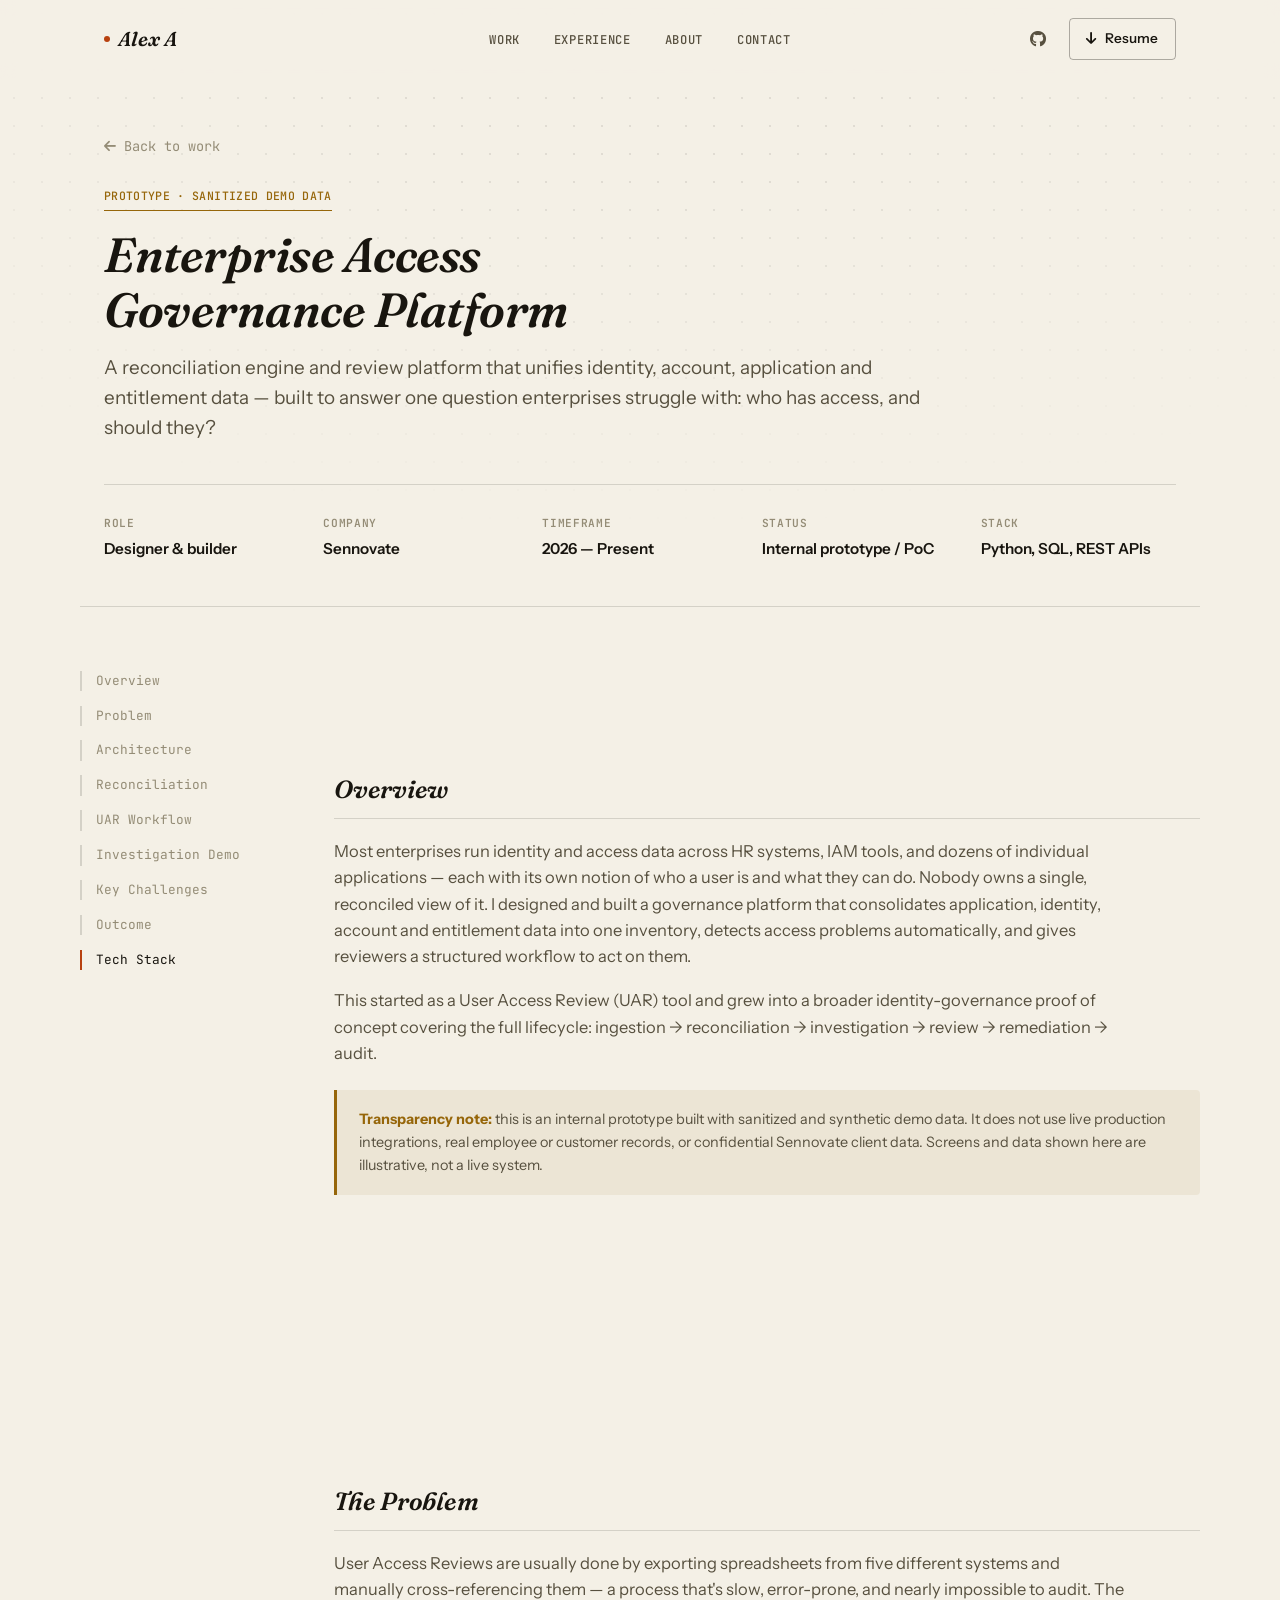
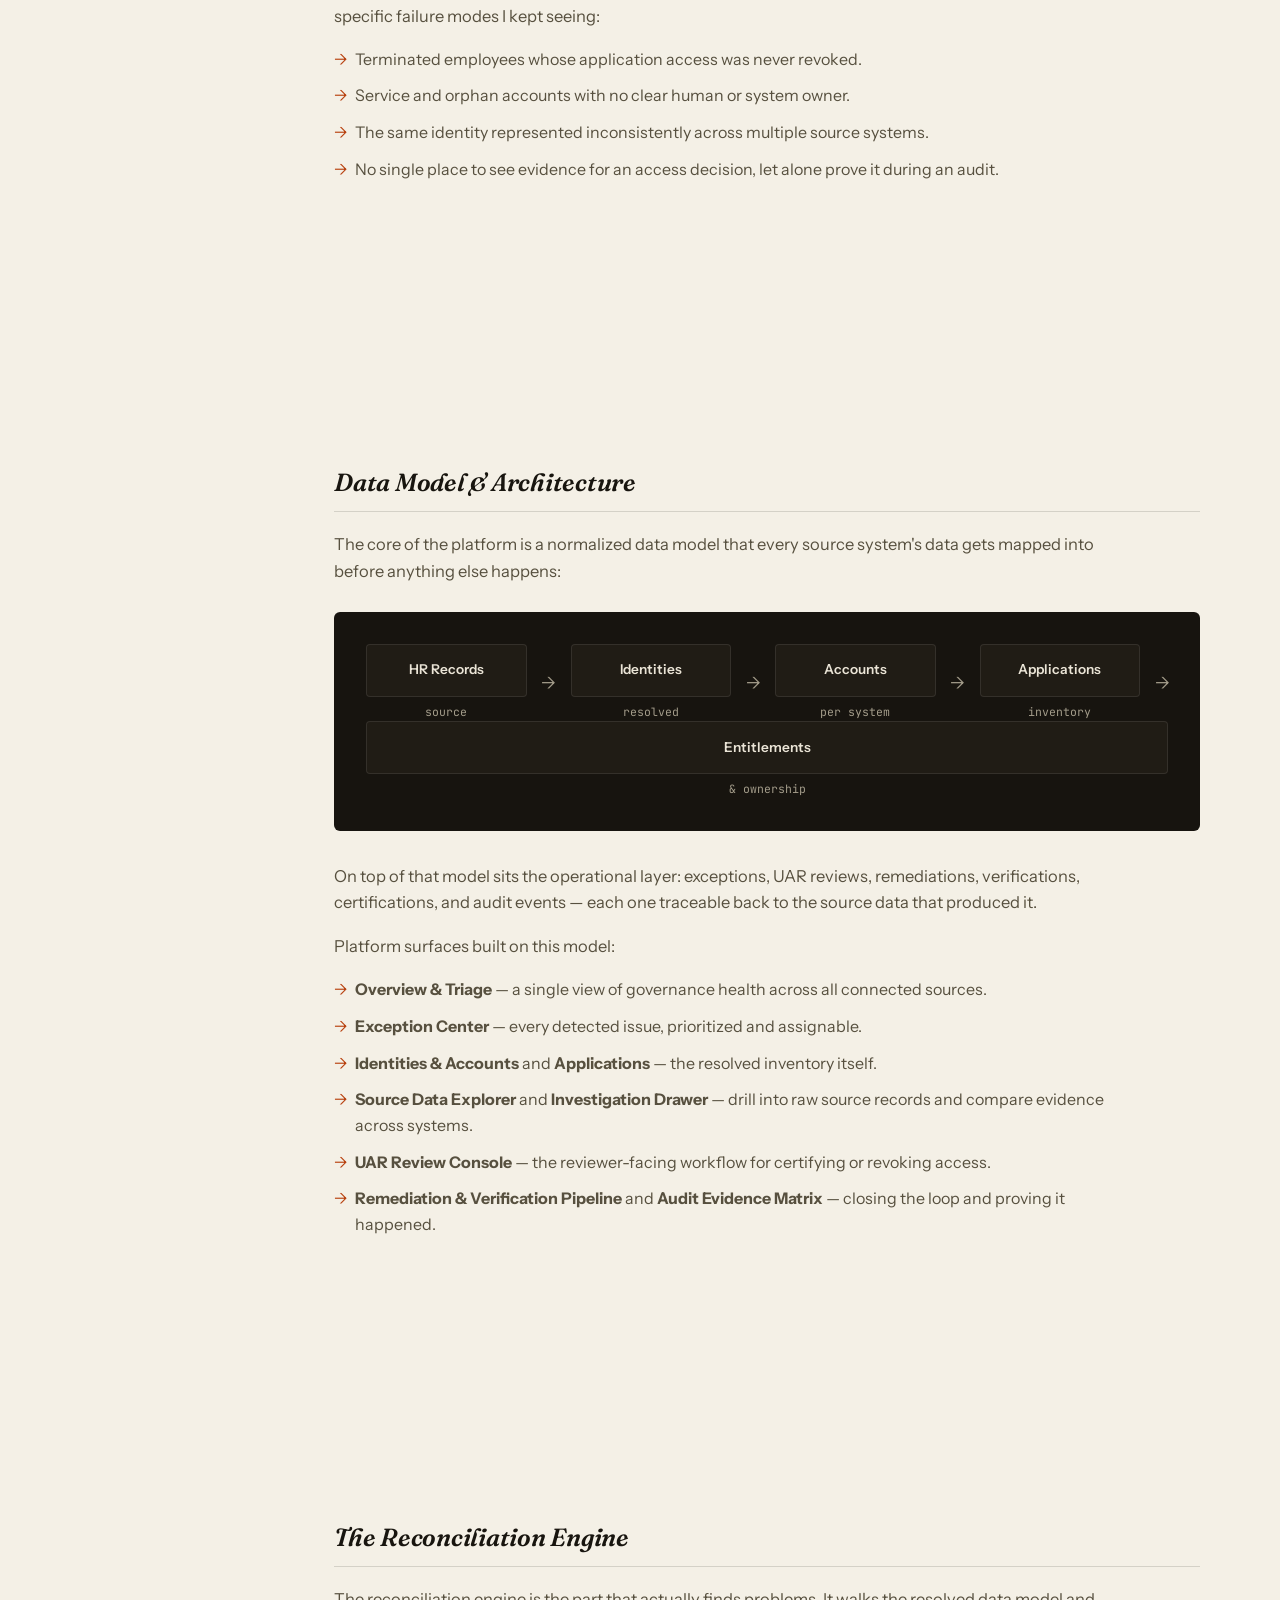
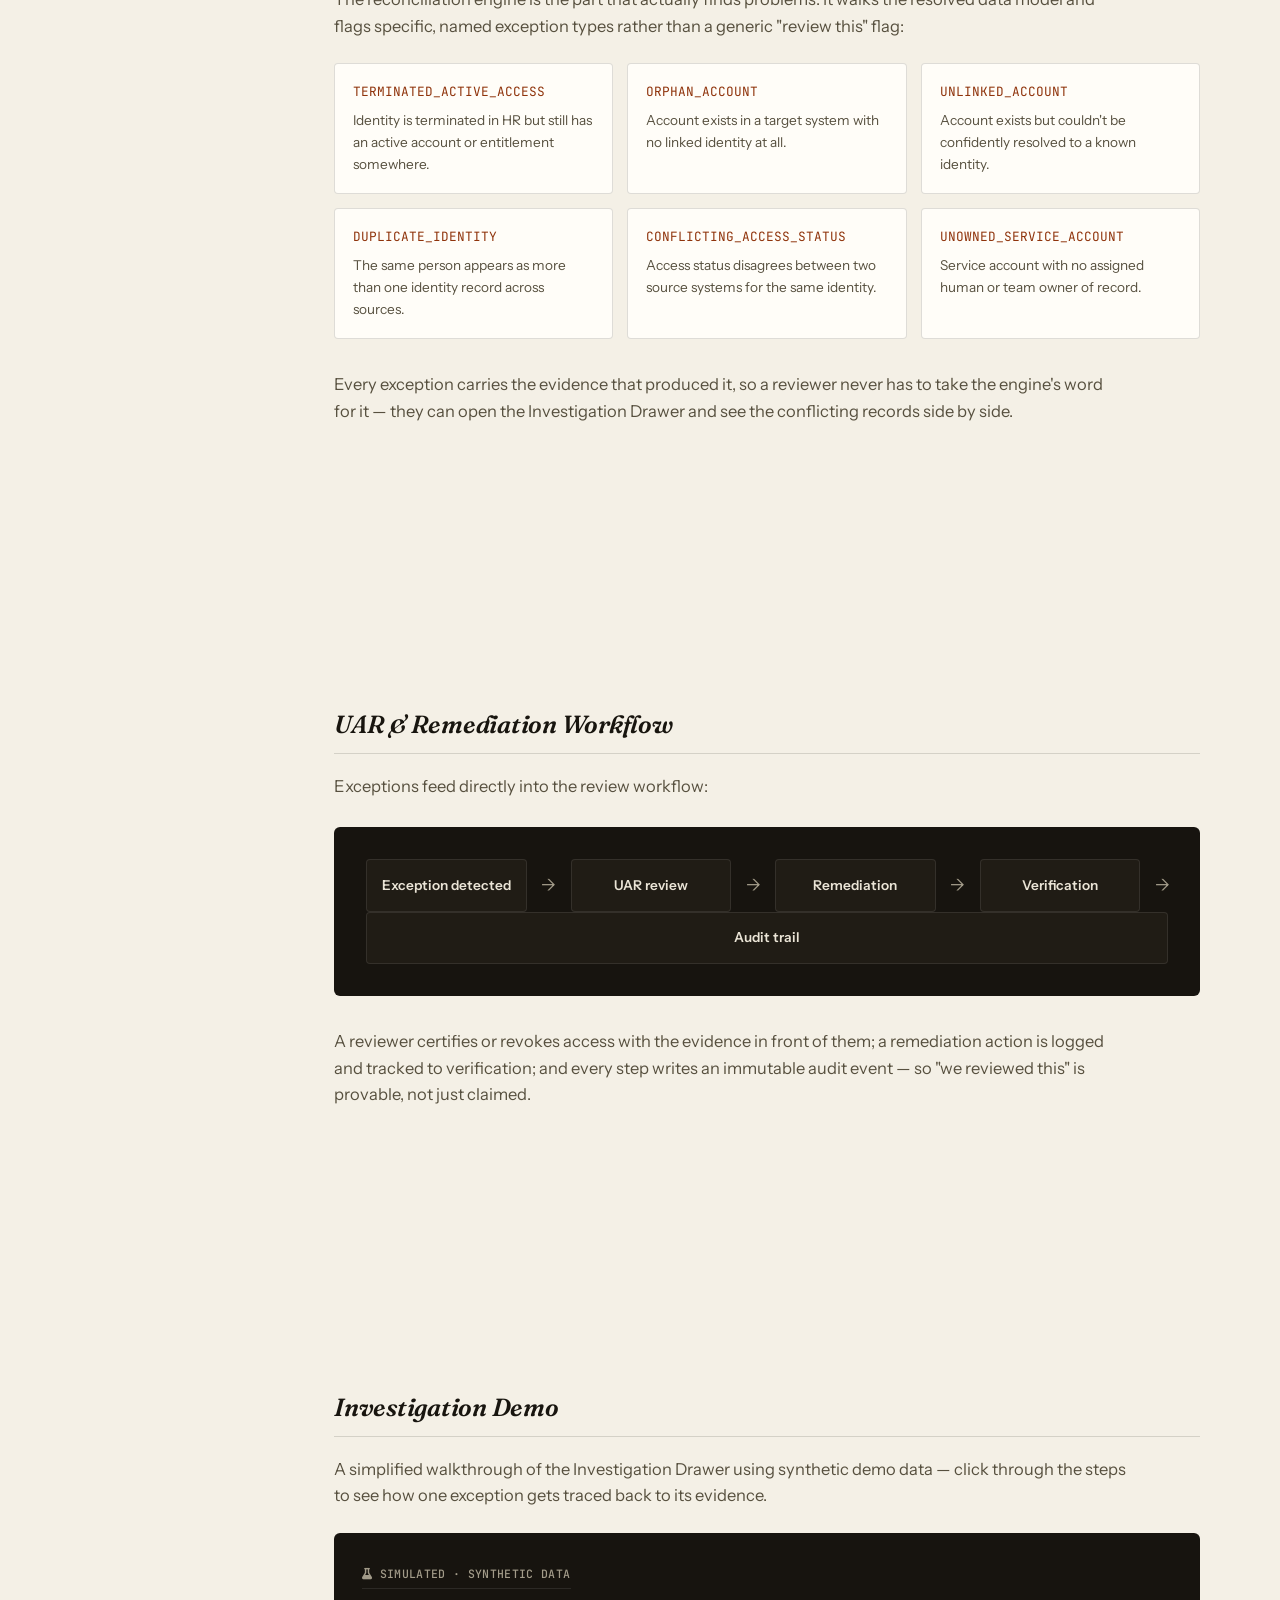
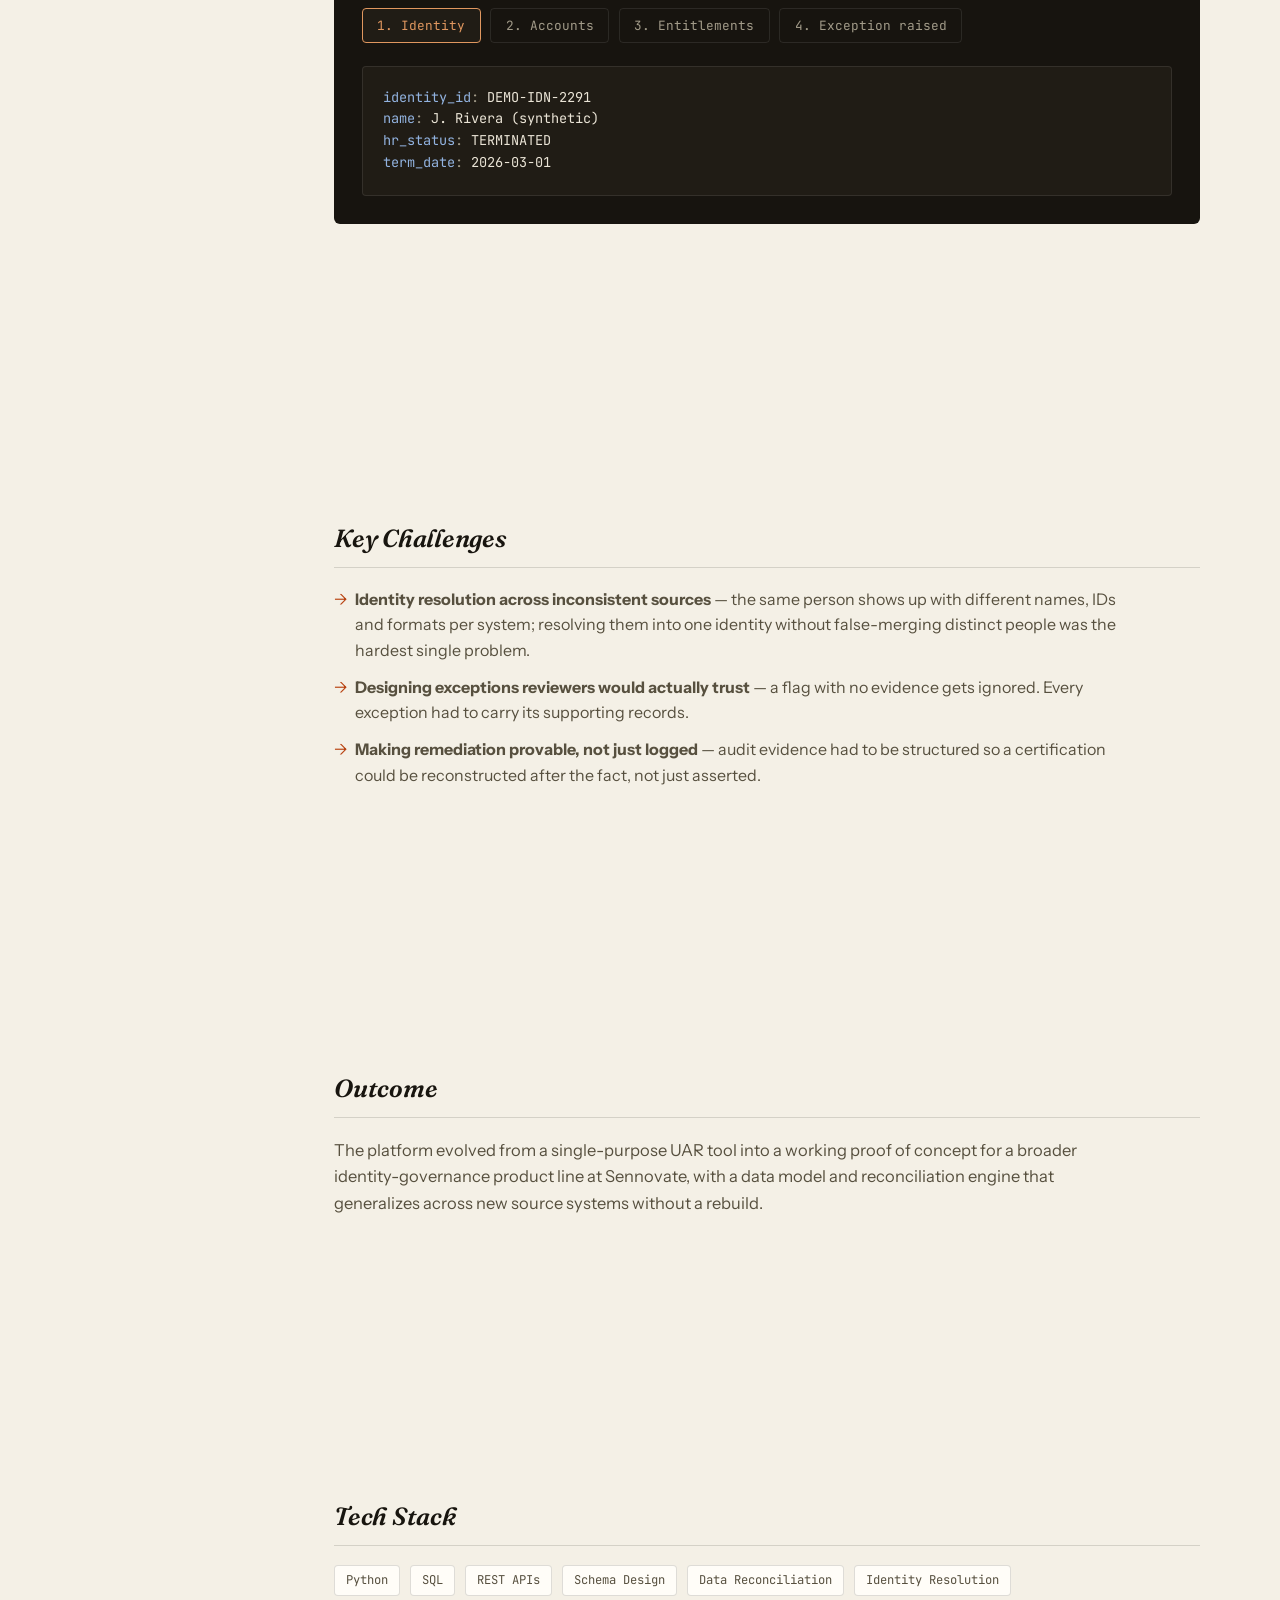
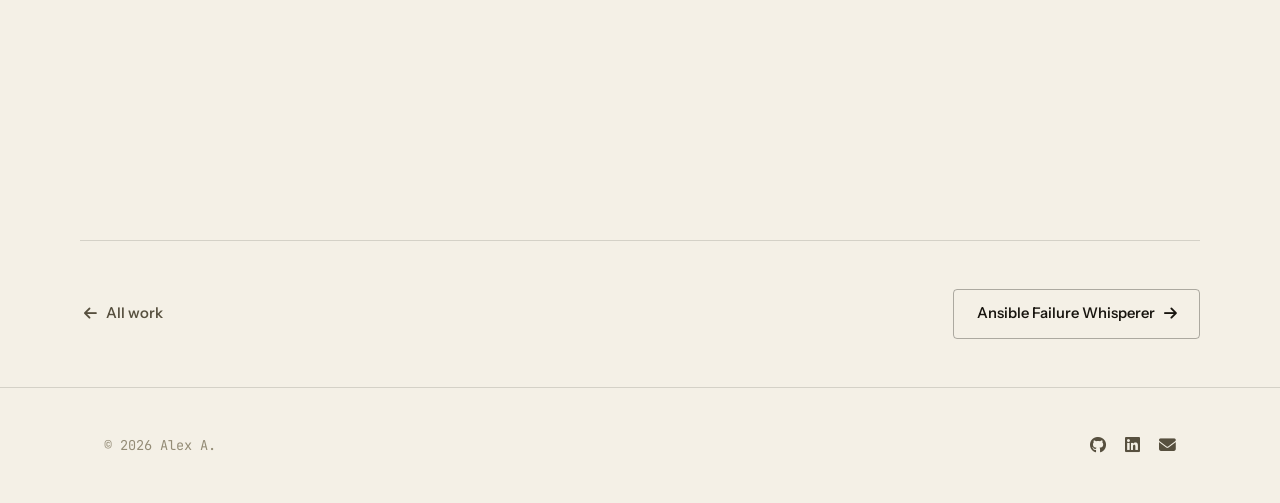
==== commit a7afd422: "Refine typography, layout styling, and design system" ====
--- a/projects/access-governance.html
+++ b/projects/access-governance.html
@@ -11,7 +11,7 @@
     <link rel="preconnect" href="https://fonts.googleapis.com">
     <link rel="preconnect" href="https://fonts.gstatic.com" crossorigin>
     <link
-        href="https://fonts.googleapis.com/css2?family=Inter:wght@400;500;600;700&family=JetBrains+Mono:wght@400;500;600&display=swap"
+        href="https://fonts.googleapis.com/css2?family=Fraunces:ital,wght@0,400;0,500;0,600;0,700;1,500;1,600&family=Instrument+Sans:wght@400;500;600;700&family=JetBrains+Mono:wght@400;500;600&display=swap"
         rel="stylesheet">
     <link rel="stylesheet" href="https://cdnjs.cloudflare.com/ajax/libs/font-awesome/6.4.0/css/all.min.css">
     <link rel="stylesheet" href="../style.css">
--- a/style.css
+++ b/style.css
@@ -1,51 +1,60 @@
 /* ==========================================================================
    Alex A — AI/ML Engineer Portfolio
-   Design system: dark, typographic, technical-documentation feel.
+   Design system: warm editorial "paper" surface, serif/sans pairing,
+   hairline rules instead of boxed cards, dark insets for code/terminal.
    ========================================================================== */
 
 :root {
   /* Surfaces */
-  --bg: #0a0a0c;
-  --bg-elevated: #111114;
-  --bg-elevated-2: #17171c;
-  --bg-code: #0d0d10;
-
-  /* Borders */
-  --border: rgba(255, 255, 255, 0.08);
-  --border-strong: rgba(255, 255, 255, 0.16);
-
-  /* Text */
-  --text-primary: #f5f5f7;
-  --text-secondary: #9b9ba7;
-  --text-tertiary: #6b6b76;
-
-  /* Accent */
-  --accent: #5b7cfa;
-  --accent-hover: #7592ff;
-  --accent-soft: rgba(91, 124, 250, 0.12);
-  --accent-border: rgba(91, 124, 250, 0.35);
-
-  /* Status colors (used sparingly) */
-  --amber: #f0b429;
-  --amber-soft: rgba(240, 180, 41, 0.12);
-  --emerald: #34d399;
-  --emerald-soft: rgba(52, 211, 153, 0.12);
-  --violet: #a78bfa;
-  --violet-soft: rgba(167, 139, 250, 0.12);
+  --bg: #f4f0e6;
+  --bg-alt: #ece5d5;
+  --surface: #fffdf8;
+
+  /* Ink */
+  --ink: #18150f;
+  --ink-soft: #57503f;
+  --ink-faint: #948c76;
+
+  /* Lines */
+  --line: rgba(24, 21, 15, 0.14);
+  --line-strong: rgba(24, 21, 15, 0.32);
+
+  /* Accent — burnt rust, used sparingly */
+  --accent: #b8410f;
+  --accent-hover: #8f330b;
+  --accent-soft: rgba(184, 65, 15, 0.1);
+  --accent-border: rgba(184, 65, 15, 0.35);
+
+  /* Status colors — muted, ink-adjacent rather than neon */
+  --amber: #96660a;
+  --amber-soft: rgba(150, 102, 10, 0.1);
+  --emerald: #3f7a52;
+  --emerald-soft: rgba(63, 122, 82, 0.1);
+  --violet: #6a4f9c;
+  --violet-soft: rgba(106, 79, 156, 0.1);
+
+  /* Dark insets — for code / terminal / diagrams only */
+  --code-bg: #17140f;
+  --code-surface: #201c15;
+  --code-line: rgba(255, 255, 255, 0.09);
+  --code-text: #eae4d6;
+  --code-text-dim: #a29b89;
+  --code-green: #8fce9e;
+  --code-blue: #92b3e0;
+  --code-accent: #e0975f;
 
   /* Type */
-  --font-sans: 'Inter', -apple-system, BlinkMacSystemFont, 'Segoe UI', sans-serif;
+  --font-display: 'Fraunces', 'Iowan Old Style', serif;
+  --font-sans: 'Instrument Sans', -apple-system, BlinkMacSystemFont, 'Segoe UI', sans-serif;
   --font-mono: 'JetBrains Mono', 'SFMono-Regular', Consolas, monospace;
 
   /* Layout */
   --content-width: 1120px;
-  --radius-sm: 8px;
-  --radius-md: 12px;
-  --radius-lg: 20px;
+  --radius-sm: 4px;
+  --radius-md: 6px;
+  --radius-lg: 10px;
   --transition: 200ms cubic-bezier(0.4, 0, 0.2, 1);
 }
-
-/* Light-mode override left intentionally absent — this brand is dark-first by design. */
 
 * {
   margin: 0;
@@ -62,9 +71,7 @@
 }
 
 @media (prefers-reduced-motion: reduce) {
-  html {
-    scroll-behavior: auto;
-  }
+  html { scroll-behavior: auto; }
   *, *::before, *::after {
     animation-duration: 0.001ms !important;
     animation-iteration-count: 1 !important;
@@ -75,7 +82,7 @@
 
 body {
   background: var(--bg);
-  color: var(--text-primary);
+  color: var(--ink);
   overflow-x: hidden;
   line-height: 1.6;
   font-size: 16px;
@@ -83,10 +90,10 @@
 }
 
 h1, h2, h3, h4, h5, h6 {
-  font-family: var(--font-sans);
+  font-family: var(--font-display);
   font-weight: 600;
-  line-height: 1.2;
-  letter-spacing: -0.02em;
+  line-height: 1.15;
+  letter-spacing: -0.01em;
 }
 
 a {
@@ -96,121 +103,85 @@
 }
 
 ul { list-style: none; }
-
 img { max-width: 100%; display: block; }
-
-code, .mono {
-  font-family: var(--font-mono);
-}
+code, .mono { font-family: var(--font-mono); }
 
 ::selection {
-  background: var(--accent-soft);
-  color: var(--text-primary);
-}
-
-/* Focus visibility for keyboard nav */
-a:focus-visible,
-button:focus-visible,
-[tabindex]:focus-visible {
+  background: var(--accent);
+  color: var(--surface);
+}
+
+a:focus-visible, button:focus-visible, [tabindex]:focus-visible {
   outline: 2px solid var(--accent);
   outline-offset: 3px;
-  border-radius: 4px;
+  border-radius: 2px;
 }
 
 .skip-link {
   position: absolute;
   left: -9999px;
   top: 0;
-  background: var(--accent);
-  color: #fff;
+  background: var(--ink);
+  color: var(--bg);
   padding: 0.75rem 1.25rem;
   z-index: 5000;
-  border-radius: 0 0 8px 0;
   font-weight: 600;
 }
-
-.skip-link:focus {
-  left: 0;
-}
-
-/* ==========================================================================
-   Background texture
+.skip-link:focus { left: 0; }
+
+/* ==========================================================================
+   Background texture — a faint printed dot grid, no glow blobs
    ========================================================================== */
 
 .bg-grid {
   position: fixed;
   inset: 0;
   z-index: -2;
-  background-image:
-    linear-gradient(to right, rgba(255, 255, 255, 0.025) 1px, transparent 1px),
-    linear-gradient(to bottom, rgba(255, 255, 255, 0.025) 1px, transparent 1px);
-  background-size: 64px 64px;
+  background-image: radial-gradient(rgba(24, 21, 15, 0.09) 1px, transparent 1px);
+  background-size: 28px 28px;
   pointer-events: none;
-  mask-image: radial-gradient(ellipse 80% 60% at 50% 0%, black 40%, transparent 90%);
-}
-
-.bg-glow {
-  position: fixed;
-  top: -20%;
-  left: 50%;
-  transform: translateX(-50%);
-  width: 900px;
-  height: 700px;
-  background: radial-gradient(ellipse, rgba(91, 124, 250, 0.16) 0%, transparent 65%);
-  z-index: -1;
-  pointer-events: none;
+  mask-image: radial-gradient(ellipse 90% 70% at 50% 0%, black 30%, transparent 85%);
 }
 
 /* ==========================================================================
    Layout helpers
    ========================================================================== */
 
-.wrap {
-  max-width: var(--content-width);
-  margin: 0 auto;
-  padding: 0 24px;
-}
-
-section {
-  padding: 7rem 0;
-}
-
-.section-head {
-  max-width: 640px;
-  margin-bottom: 3.5rem;
-}
+.wrap { max-width: var(--content-width); margin: 0 auto; padding: 0 24px; }
+section { padding: 6.5rem 0; }
+
+.section-head { max-width: 640px; margin-bottom: 3.25rem; }
 
 .eyebrow {
   display: inline-flex;
   align-items: center;
-  gap: 0.5rem;
-  font-family: var(--font-mono);
-  font-size: 0.78rem;
-  letter-spacing: 0.06em;
+  gap: 0.6rem;
+  font-family: var(--font-mono);
+  font-size: 0.74rem;
+  letter-spacing: 0.1em;
   text-transform: uppercase;
   color: var(--accent);
-  margin-bottom: 1rem;
+  margin-bottom: 1.1rem;
 }
 
 .eyebrow::before {
   content: '';
-  width: 6px;
-  height: 6px;
-  border-radius: 50%;
+  width: 22px;
+  height: 1px;
   background: var(--accent);
-  box-shadow: 0 0 0 3px var(--accent-soft);
 }
 
 .section-title {
-  font-size: clamp(1.7rem, 3vw, 2.3rem);
-  font-weight: 650;
-  margin-bottom: 0.85rem;
+  font-size: clamp(1.9rem, 3.4vw, 2.6rem);
+  font-weight: 600;
+  font-style: italic;
+  margin-bottom: 0.9rem;
 }
 
 .section-sub {
-  color: var(--text-secondary);
+  color: var(--ink-soft);
   font-size: 1.05rem;
-  max-width: 60ch;
+  max-width: 58ch;
 }
 
 /* ==========================================================================
@@ -221,7 +192,7 @@
   display: inline-flex;
   align-items: center;
   gap: 0.55rem;
-  padding: 0.75rem 1.3rem;
+  padding: 0.75rem 1.4rem;
   border-radius: var(--radius-sm);
   font-weight: 550;
   font-size: 0.92rem;
@@ -232,79 +203,52 @@
   white-space: nowrap;
 }
 
-.btn-primary {
-  background: var(--text-primary);
-  color: #0a0a0c;
-}
-
-.btn-primary:hover {
-  background: var(--accent-hover);
-  color: #fff;
-  transform: translateY(-1px);
-}
-
-.btn-outline {
-  background: transparent;
-  border-color: var(--border-strong);
-  color: var(--text-primary);
-}
-
-.btn-outline:hover {
-  border-color: var(--accent-border);
-  background: var(--accent-soft);
-  color: var(--text-primary);
-}
-
-.btn-ghost {
-  background: transparent;
-  color: var(--text-secondary);
-}
-
-.btn-ghost:hover {
-  color: var(--text-primary);
-}
-
-.btn-sm {
-  padding: 0.55rem 1rem;
-  font-size: 0.85rem;
-}
-
-/* ==========================================================================
-   Badges / tags
+.btn-primary { background: var(--ink); color: var(--bg); }
+.btn-primary:hover { background: var(--accent); color: var(--surface); transform: translateY(-1px); }
+
+.btn-outline { background: transparent; border-color: var(--line-strong); color: var(--ink); }
+.btn-outline:hover { border-color: var(--accent); background: var(--accent-soft); color: var(--accent-hover); }
+
+.btn-ghost { background: transparent; color: var(--ink-soft); padding-left: 0.2rem; padding-right: 0.2rem; }
+.btn-ghost:hover { color: var(--accent-hover); }
+
+.btn-sm { padding: 0.55rem 1.05rem; font-size: 0.85rem; }
+
+/* ==========================================================================
+   Badges / tags — understated labels, not colorful pill soup
    ========================================================================== */
 
 .badge {
   display: inline-flex;
   align-items: center;
-  gap: 0.4rem;
-  padding: 0.3rem 0.7rem;
-  border-radius: 20px;
+  gap: 0.45rem;
+  padding: 0.28rem 0;
+  font-family: var(--font-mono);
+  font-size: 0.72rem;
+  font-weight: 500;
+  letter-spacing: 0.03em;
+  text-transform: uppercase;
+  border: none;
+  border-bottom: 1px solid currentColor;
+}
+
+.badge-accent { color: var(--accent); }
+.badge-amber { color: var(--amber); }
+.badge-emerald { color: var(--emerald); }
+.badge-violet { color: var(--violet); }
+.badge-neutral { color: var(--ink-faint); }
+
+.chip {
+  font-family: var(--font-mono);
   font-size: 0.76rem;
-  font-weight: 600;
-  border: 1px solid transparent;
-}
-
-.badge-accent { background: var(--accent-soft); color: var(--accent-hover); border-color: var(--accent-border); }
-.badge-amber { background: var(--amber-soft); color: var(--amber); border-color: rgba(240, 180, 41, 0.3); }
-.badge-emerald { background: var(--emerald-soft); color: var(--emerald); border-color: rgba(52, 211, 153, 0.3); }
-.badge-violet { background: var(--violet-soft); color: var(--violet); border-color: rgba(167, 139, 250, 0.3); }
-.badge-neutral { background: var(--bg-elevated-2); color: var(--text-secondary); border-color: var(--border); }
-
-.chip {
-  font-family: var(--font-mono);
-  font-size: 0.78rem;
-  color: var(--text-secondary);
-  background: var(--bg-elevated-2);
-  border: 1px solid var(--border);
-  padding: 0.3rem 0.65rem;
-  border-radius: 6px;
-}
-
-.chip-row {
-  display: flex;
-  flex-wrap: wrap;
-  gap: 0.5rem;
-}
+  color: var(--ink-soft);
+  background: var(--surface);
+  border: 1px solid var(--line);
+  padding: 0.32rem 0.7rem;
+  border-radius: var(--radius-sm);
+}
+
+.chip-row { display: flex; flex-wrap: wrap; gap: 0.5rem; }
 
 /* ==========================================================================
    Navbar
@@ -315,17 +259,15 @@
   top: 0;
   width: 100%;
   z-index: 1000;
-  padding: 1.1rem 0;
+  padding: 1.15rem 0;
   transition: var(--transition);
+  background: rgba(244, 240, 230, 0.88);
+  backdrop-filter: blur(8px);
+  -webkit-backdrop-filter: blur(8px);
   border-bottom: 1px solid transparent;
 }
 
-.navbar.scrolled {
-  background: rgba(10, 10, 12, 0.75);
-  backdrop-filter: blur(12px);
-  -webkit-backdrop-filter: blur(12px);
-  border-bottom: 1px solid var(--border);
-}
+.navbar.scrolled { border-bottom-color: var(--line); padding: 0.9rem 0; }
 
 .nav-container {
   max-width: var(--content-width);
@@ -337,65 +279,52 @@
 }
 
 .logo {
-  font-weight: 700;
-  font-size: 1.05rem;
-  letter-spacing: -0.02em;
+  font-family: var(--font-display);
+  font-style: italic;
+  font-weight: 600;
+  font-size: 1.25rem;
   display: flex;
   align-items: center;
   gap: 0.5rem;
-}
-
-.logo .dot {
-  width: 7px;
-  height: 7px;
-  border-radius: 50%;
-  background: var(--accent);
-}
+  color: var(--ink);
+}
+
+.logo .dot { width: 6px; height: 6px; border-radius: 50%; background: var(--accent); }
 
 .nav-links {
   display: flex;
-  gap: 2.2rem;
+  gap: 2.1rem;
   position: absolute;
   left: 50%;
   transform: translateX(-50%);
 }
 
 .nav-links a {
-  font-size: 0.9rem;
+  font-family: var(--font-mono);
+  font-size: 0.76rem;
+  letter-spacing: 0.06em;
+  text-transform: uppercase;
   font-weight: 500;
-  color: var(--text-secondary);
+  color: var(--ink-soft);
   position: relative;
-  padding: 0.3rem 0;
-}
-
-.nav-links a:hover,
-.nav-links a.active {
-  color: var(--text-primary);
-}
+  padding-bottom: 4px;
+}
+
+.nav-links a:hover, .nav-links a.active { color: var(--ink); }
 
 .nav-links a.active::after {
   content: '';
   position: absolute;
-  bottom: -4px;
+  bottom: -3px;
   left: 0;
   width: 100%;
-  height: 2px;
+  height: 1px;
   background: var(--accent);
-  border-radius: 2px;
-}
-
-.nav-right {
-  display: flex;
-  align-items: center;
-  gap: 1.4rem;
-}
-
-.icon-link {
-  font-size: 1.05rem;
-  color: var(--text-secondary);
-}
-
-.icon-link:hover { color: var(--text-primary); }
+}
+
+.nav-right { display: flex; align-items: center; gap: 1.4rem; }
+.icon-link { font-size: 1.05rem; color: var(--ink-soft); }
+.icon-link:hover { color: var(--ink); }
 
 .menu-toggle {
   display: none;
@@ -403,7 +332,7 @@
   cursor: pointer;
   background: none;
   border: none;
-  color: var(--text-primary);
+  color: var(--ink);
 }
 
 .mobile-menu {
@@ -412,11 +341,11 @@
   right: -100%;
   width: min(320px, 85vw);
   height: 100vh;
-  background: var(--bg-elevated);
+  background: var(--surface);
   z-index: 2000;
   padding: 2rem;
   transition: right 300ms ease;
-  border-left: 1px solid var(--border);
+  border-left: 1px solid var(--line);
 }
 
 .mobile-menu.active { right: 0; }
@@ -428,27 +357,13 @@
   margin-bottom: 2.5rem;
   background: none;
   border: none;
-  color: var(--text-primary);
+  color: var(--ink);
   width: 100%;
 }
 
-.mobile-links {
-  display: flex;
-  flex-direction: column;
-  gap: 1.75rem;
-}
-
-.mobile-links a {
-  font-size: 1.15rem;
-  font-weight: 550;
-}
-
-.mobile-actions {
-  margin-top: 2.5rem;
-  display: flex;
-  flex-direction: column;
-  gap: 0.9rem;
-}
+.mobile-links { display: flex; flex-direction: column; gap: 1.75rem; }
+.mobile-links a { font-family: var(--font-display); font-style: italic; font-size: 1.4rem; }
+.mobile-actions { margin-top: 2.5rem; display: flex; flex-direction: column; gap: 0.9rem; }
 
 /* ==========================================================================
    Hero
@@ -457,49 +372,44 @@
 .hero {
   min-height: 100vh;
   display: grid;
-  grid-template-columns: minmax(0, 1.1fr) minmax(0, 0.9fr);
+  grid-template-columns: minmax(0, 1.15fr) minmax(0, 0.85fr);
   gap: 3rem;
   align-items: center;
   padding-top: 7rem;
 }
 
-.hero-content,
-.hero-visual {
-  min-width: 0;
-}
+.hero-content, .hero-visual { min-width: 0; }
 
 .hero-eyebrow {
   font-family: var(--font-mono);
-  font-size: 0.85rem;
+  font-size: 0.82rem;
   color: var(--accent);
-  margin-bottom: 1.3rem;
+  margin-bottom: 1.4rem;
   display: flex;
   align-items: center;
   gap: 0.6rem;
   flex-wrap: wrap;
-}
-
-.hero-eyebrow .sep { color: var(--text-tertiary); }
+  letter-spacing: 0.02em;
+}
+
+.hero-eyebrow .sep { color: var(--ink-faint); }
 
 .hero h1 {
-  font-size: clamp(2.2rem, 4.4vw, 3.6rem);
-  font-weight: 700;
-  letter-spacing: -0.03em;
-  line-height: 1.12;
-  margin-bottom: 1.4rem;
-}
-
-.hero h1 .accent-text {
-  background: linear-gradient(90deg, var(--accent), #9db2ff);
-  -webkit-background-clip: text;
-  -webkit-text-fill-color: transparent;
-  background-clip: text;
-}
+  font-size: clamp(2.4rem, 4.6vw, 3.9rem);
+  font-weight: 600;
+  font-style: italic;
+  letter-spacing: -0.01em;
+  line-height: 1.08;
+  margin-bottom: 1.5rem;
+  color: var(--ink);
+}
+
+.hero h1 .accent-text { color: var(--accent); }
 
 .hero-desc {
-  color: var(--text-secondary);
-  font-size: 1.12rem;
-  max-width: 52ch;
+  color: var(--ink-soft);
+  font-size: 1.15rem;
+  max-width: 50ch;
   margin-bottom: 2.2rem;
 }
 
@@ -507,23 +417,17 @@
   display: inline-flex;
   align-items: center;
   gap: 0.6rem;
-  font-size: 0.92rem;
-  color: var(--text-secondary);
-  background: var(--bg-elevated);
-  border: 1px solid var(--border);
+  font-family: var(--font-mono);
+  font-size: 0.85rem;
+  color: var(--ink-soft);
+  border: 1px solid var(--line-strong);
   padding: 0.55rem 1rem;
   border-radius: 30px;
   margin-bottom: 2.2rem;
-}
-
-.hero-role .pulse {
-  width: 8px;
-  height: 8px;
-  border-radius: 50%;
-  background: var(--emerald);
-  position: relative;
-}
-
+  background: var(--surface);
+}
+
+.hero-role .pulse { width: 7px; height: 7px; border-radius: 50%; background: var(--emerald); position: relative; }
 .hero-role .pulse::after {
   content: '';
   position: absolute;
@@ -538,23 +442,17 @@
   100% { transform: scale(2.6); opacity: 0; }
 }
 
-.hero-buttons {
-  display: flex;
-  gap: 0.85rem;
-  flex-wrap: wrap;
-}
-
-/* Terminal visual */
-.hero-visual {
-  position: relative;
-}
+.hero-buttons { display: flex; gap: 0.85rem; flex-wrap: wrap; }
+
+/* Terminal visual — the one deliberate dark inset in the hero */
+.hero-visual { position: relative; }
 
 .terminal {
-  background: var(--bg-code);
-  border: 1px solid var(--border);
+  background: var(--code-bg);
   border-radius: var(--radius-md);
   overflow: hidden;
-  box-shadow: 0 30px 80px -20px rgba(0, 0, 0, 0.6), 0 0 0 1px rgba(255,255,255,0.02);
+  box-shadow: 0 24px 60px -20px rgba(24, 21, 15, 0.35);
+  transform: rotate(0.6deg);
 }
 
 .terminal-bar {
@@ -562,24 +460,18 @@
   align-items: center;
   gap: 0.4rem;
   padding: 0.85rem 1rem;
-  border-bottom: 1px solid var(--border);
-  background: var(--bg-elevated);
+  border-bottom: 1px solid var(--code-line);
+  background: var(--code-surface);
   min-width: 0;
 }
 
-.terminal-dot {
-  width: 10px;
-  height: 10px;
-  border-radius: 50%;
-  background: var(--border-strong);
-  flex-shrink: 0;
-}
+.terminal-dot { width: 10px; height: 10px; border-radius: 50%; background: rgba(255,255,255,0.16); flex-shrink: 0; }
 
 .terminal-title {
   margin-left: 0.6rem;
   font-family: var(--font-mono);
   font-size: 0.78rem;
-  color: var(--text-tertiary);
+  color: var(--code-text-dim);
   min-width: 0;
   overflow: hidden;
   text-overflow: ellipsis;
@@ -594,544 +486,225 @@
   min-height: 220px;
   overflow-x: auto;
   word-break: break-word;
-}
-
-.terminal-body .prompt { color: var(--text-tertiary); }
-.terminal-body .cmd { color: var(--text-primary); }
-.terminal-body .out { color: var(--text-secondary); }
-.terminal-body .ok { color: var(--emerald); }
-.terminal-body .accent { color: var(--accent-hover); }
+  color: var(--code-text-dim);
+}
+
+.terminal-body .prompt { color: var(--code-text-dim); }
+.terminal-body .cmd { color: var(--code-text); }
+.terminal-body .out { color: var(--code-text-dim); }
+.terminal-body .ok { color: var(--code-green); }
+.terminal-body .accent { color: var(--code-accent); }
 .terminal-body .cur {
   display: inline-block;
   width: 7px;
   height: 1em;
-  background: var(--accent);
+  background: var(--code-accent);
   vertical-align: text-bottom;
   animation: blink 1s steps(1) infinite;
 }
 
-@keyframes blink {
-  50% { opacity: 0; }
-}
+@keyframes blink { 50% { opacity: 0; } }
 
 /* ==========================================================================
    Credibility strip
    ========================================================================== */
 
-.credibility {
-  padding: 2.5rem 0;
-  border-top: 1px solid var(--border);
-  border-bottom: 1px solid var(--border);
-}
-
-.credibility .wrap {
-  display: flex;
-  flex-wrap: wrap;
-  gap: 2.5rem;
-  justify-content: space-between;
-  align-items: center;
-}
-
-.cred-stats {
-  display: flex;
-  gap: 2.5rem;
-  flex-wrap: wrap;
-}
-
-.cred-stat h3 {
-  font-size: 1.6rem;
-  font-weight: 700;
-}
-
-.cred-stat p {
-  color: var(--text-tertiary);
-  font-size: 0.85rem;
-  margin-top: 0.15rem;
-}
-
-.cred-role {
-  display: flex;
-  align-items: center;
-  gap: 0.9rem;
-  font-size: 0.92rem;
-  color: var(--text-secondary);
-}
-
-.cred-role strong { color: var(--text-primary); }
-
-/* ==========================================================================
-   Featured work
-   ========================================================================== */
-
-.feature-list {
-  display: flex;
-  flex-direction: column;
-  gap: 1.5rem;
-}
+.credibility { padding: 2.25rem 0; border-top: 1px solid var(--line); border-bottom: 1px solid var(--line); }
+.credibility .wrap { display: flex; flex-wrap: wrap; gap: 2.5rem; justify-content: space-between; align-items: center; }
+.cred-stats { display: flex; gap: 2.75rem; flex-wrap: wrap; }
+
+.cred-stat h3 { font-family: var(--font-display); font-size: 1.7rem; font-weight: 600; font-style: italic; }
+.cred-stat p { color: var(--ink-faint); font-size: 0.82rem; margin-top: 0.15rem; font-family: var(--font-mono); }
+
+.cred-role { display: flex; align-items: center; gap: 0.9rem; font-size: 0.92rem; color: var(--ink-soft); }
+.cred-role strong { color: var(--ink); font-weight: 600; }
+
+/* ==========================================================================
+   Featured work — editorial rows, not boxed SaaS cards
+   ========================================================================== */
+
+.feature-list { display: flex; flex-direction: column; }
 
 .feature-card {
   display: grid;
-  grid-template-columns: 90px minmax(0, 1fr) auto;
-  gap: 2rem;
+  grid-template-columns: 110px minmax(0, 1fr) auto;
+  gap: 2.5rem;
   align-items: start;
-  background: var(--bg-elevated);
-  border: 1px solid var(--border);
-  border-radius: var(--radius-lg);
-  padding: 2.5rem;
+  padding: 3rem 0;
+  border-top: 1px solid var(--line);
   transition: var(--transition);
-  position: relative;
-  overflow: hidden;
-}
-
-.feature-card:hover {
-  border-color: var(--accent-border);
-  background: var(--bg-elevated-2);
-}
+}
+
+.feature-list .feature-card:last-child { border-bottom: 1px solid var(--line); }
 
 .feature-index {
-  font-family: var(--font-mono);
-  font-size: 1.6rem;
-  font-weight: 600;
-  color: var(--text-tertiary);
-}
-
-.feature-body h3 {
-  font-size: 1.5rem;
-  margin-bottom: 0.35rem;
-}
-
-.feature-tagline {
-  color: var(--accent-hover);
-  font-size: 0.92rem;
-  font-weight: 550;
-  margin-bottom: 0.9rem;
-}
-
-.feature-desc {
-  color: var(--text-secondary);
-  margin-bottom: 1.25rem;
-  max-width: 62ch;
-}
-
-.feature-meta {
-  display: flex;
-  flex-wrap: wrap;
-  gap: 0.5rem;
-  margin-bottom: 1.4rem;
-}
-
-.feature-actions {
-  display: flex;
-  gap: 0.8rem;
-  flex-wrap: wrap;
-}
-
-.feature-aside {
-  display: flex;
-  flex-direction: column;
-  align-items: flex-end;
-  gap: 0.6rem;
-  text-align: right;
-  padding-top: 0.3rem;
-}
-
-.feature-status {
-  font-family: var(--font-mono);
-  font-size: 0.72rem;
-  color: var(--text-tertiary);
-  white-space: nowrap;
-}
+  font-family: var(--font-display);
+  font-style: italic;
+  font-size: 3.2rem;
+  font-weight: 500;
+  color: var(--line-strong);
+  line-height: 1;
+  transition: var(--transition);
+}
+
+.feature-card:hover .feature-index { color: var(--accent); }
+
+.feature-body h3 { font-size: 1.6rem; font-style: italic; margin-bottom: 0.4rem; }
+
+.feature-tagline { color: var(--accent); font-size: 0.94rem; font-weight: 600; margin-bottom: 0.9rem; font-family: var(--font-sans); }
+.feature-desc { color: var(--ink-soft); margin-bottom: 1.3rem; max-width: 62ch; }
+.feature-meta { display: flex; flex-wrap: wrap; gap: 0.5rem; margin-bottom: 1.4rem; }
+.feature-actions { display: flex; gap: 0.8rem; flex-wrap: wrap; }
+
+.feature-aside { display: flex; flex-direction: column; align-items: flex-end; gap: 0.7rem; text-align: right; padding-top: 0.3rem; }
+.feature-status { font-family: var(--font-mono); font-size: 0.72rem; color: var(--ink-faint); white-space: nowrap; }
 
 /* More work grid */
-.more-work-head {
-  display: flex;
-  justify-content: space-between;
-  align-items: baseline;
-  margin: 3.5rem 0 1.5rem;
-}
-
-.more-work-head h3 {
-  font-size: 1.1rem;
-  color: var(--text-secondary);
-  font-weight: 550;
-}
-
-.more-work-grid {
-  display: grid;
-  grid-template-columns: repeat(auto-fit, minmax(260px, 1fr));
-  gap: 1.25rem;
-}
+.more-work-head { display: flex; justify-content: space-between; align-items: baseline; margin: 1rem 0 1.5rem; }
+.more-work-head h3 { font-family: var(--font-mono); font-size: 0.78rem; letter-spacing: 0.08em; text-transform: uppercase; color: var(--ink-faint); font-weight: 500; }
+
+.more-work-grid { display: grid; grid-template-columns: repeat(auto-fit, minmax(260px, 1fr)); gap: 1.25rem; }
 
 .mini-card {
-  background: var(--bg-elevated);
-  border: 1px solid var(--border);
+  background: var(--surface);
+  border: 1px solid var(--line);
   border-radius: var(--radius-md);
   padding: 1.6rem;
   transition: var(--transition);
 }
 
-.mini-card:hover {
-  border-color: var(--border-strong);
-  transform: translateY(-3px);
-}
-
-.mini-card h4 {
-  font-size: 1.05rem;
-  margin-bottom: 0.5rem;
-  display: flex;
-  justify-content: space-between;
-  align-items: center;
-  gap: 0.5rem;
-}
-
-.mini-card p {
-  color: var(--text-secondary);
-  font-size: 0.9rem;
-  margin-bottom: 1rem;
-}
-
+.mini-card:hover { border-color: var(--line-strong); transform: translateY(-3px); }
+.mini-card h4 { font-size: 1.05rem; font-style: italic; margin-bottom: 0.5rem; display: flex; justify-content: space-between; align-items: center; gap: 0.5rem; }
+.mini-card p { color: var(--ink-soft); font-size: 0.9rem; margin-bottom: 1rem; }
 .mini-card .chip-row { margin-bottom: 0; }
 
 /* ==========================================================================
    Capabilities
    ========================================================================== */
 
-.capability-grid {
-  display: grid;
-  grid-template-columns: repeat(2, minmax(0, 1fr));
-  gap: 1.5rem;
-}
-
-.capability-card {
-  background: var(--bg-elevated);
-  border: 1px solid var(--border);
-  border-radius: var(--radius-lg);
-  padding: 2rem;
-}
-
-.capability-card .cap-num {
-  font-family: var(--font-mono);
-  color: var(--text-tertiary);
-  font-size: 0.8rem;
-  margin-bottom: 1rem;
-}
-
-.capability-card h3 {
-  font-size: 1.2rem;
-  margin-bottom: 0.7rem;
-}
-
-.capability-card p {
-  color: var(--text-secondary);
-  font-size: 0.95rem;
-  margin-bottom: 1.2rem;
-}
-
-.cap-projects {
-  font-size: 0.82rem;
-  color: var(--text-tertiary);
-  margin-top: 1rem;
-  padding-top: 1rem;
-  border-top: 1px solid var(--border);
-}
-
-.cap-projects span { color: var(--text-secondary); }
+.capability-grid { display: grid; grid-template-columns: repeat(2, minmax(0, 1fr)); gap: 1.5rem; }
+
+.capability-card { background: var(--surface); border: 1px solid var(--line); border-radius: var(--radius-lg); padding: 2rem; }
+.capability-card .cap-num { font-family: var(--font-display); font-style: italic; color: var(--ink-faint); font-size: 1.3rem; margin-bottom: 0.9rem; }
+.capability-card h3 { font-size: 1.25rem; font-style: italic; margin-bottom: 0.7rem; }
+.capability-card p { color: var(--ink-soft); font-size: 0.95rem; margin-bottom: 1.2rem; }
+
+.cap-projects { font-size: 0.82rem; color: var(--ink-faint); margin-top: 1rem; padding-top: 1rem; border-top: 1px solid var(--line); }
+.cap-projects span { color: var(--ink-soft); }
 
 /* ==========================================================================
    Experience timeline
    ========================================================================== */
 
-.timeline {
-  display: flex;
-  flex-direction: column;
-  gap: 0;
-}
+.timeline { display: flex; flex-direction: column; }
 
 .timeline-item {
   display: grid;
   grid-template-columns: 200px minmax(0, 1fr);
   gap: 2.5rem;
-  padding: 2.5rem 0;
-  border-top: 1px solid var(--border);
-}
-
-.timeline-item:first-child { border-top: none; }
-
-.timeline-when {
-  font-family: var(--font-mono);
-  font-size: 0.85rem;
-  color: var(--text-tertiary);
-  padding-top: 0.2rem;
-}
-
-.timeline-when .current {
-  display: inline-block;
-  margin-top: 0.6rem;
-  color: var(--emerald);
-  font-size: 0.75rem;
-}
-
-.timeline-content h3 {
-  font-size: 1.3rem;
-  margin-bottom: 0.2rem;
-}
-
-.timeline-content h4 {
-  font-size: 0.98rem;
-  color: var(--text-secondary);
-  font-weight: 500;
-  margin-bottom: 1.2rem;
-}
-
-.timeline-highlights {
-  display: flex;
-  flex-direction: column;
-  gap: 1.1rem;
-  margin-bottom: 1.2rem;
-}
-
-.timeline-highlight {
-  display: grid;
-  grid-template-columns: 20px 1fr;
-  gap: 0.7rem;
-}
-
-.timeline-highlight .num {
-  font-family: var(--font-mono);
-  color: var(--accent);
-  font-size: 0.85rem;
-}
-
-.timeline-highlight strong {
-  display: block;
-  margin-bottom: 0.2rem;
-  font-size: 0.98rem;
-}
-
-.timeline-highlight p {
-  color: var(--text-secondary);
-  font-size: 0.92rem;
-}
-
-.timeline-content .case-link {
-  color: var(--accent-hover);
-  font-size: 0.85rem;
-  font-weight: 600;
-}
+  padding: 2.75rem 0;
+  border-top: 1px solid var(--line);
+}
+
+.timeline-when { font-family: var(--font-mono); font-size: 0.85rem; color: var(--ink-faint); padding-top: 0.2rem; }
+.timeline-when .current { display: inline-block; margin-top: 0.6rem; color: var(--emerald); font-size: 0.75rem; }
+
+.timeline-content h3 { font-size: 1.4rem; font-style: italic; margin-bottom: 0.2rem; }
+.timeline-content h4 { font-family: var(--font-sans); font-size: 0.98rem; color: var(--ink-soft); font-weight: 500; margin-bottom: 1.3rem; font-style: normal; }
+
+.timeline-highlights { display: flex; flex-direction: column; gap: 1.1rem; margin-bottom: 1.2rem; }
+.timeline-highlight { display: grid; grid-template-columns: 22px 1fr; gap: 0.7rem; }
+.timeline-highlight .num { font-family: var(--font-mono); color: var(--accent); font-size: 0.85rem; }
+.timeline-highlight strong { display: block; margin-bottom: 0.2rem; font-size: 0.98rem; font-weight: 650; }
+.timeline-highlight p { color: var(--ink-soft); font-size: 0.92rem; }
+
+.timeline-content .case-link { color: var(--accent); font-size: 0.85rem; font-weight: 600; border-bottom: 1px solid var(--accent-border); padding-bottom: 1px; }
+.timeline-content .case-link:hover { color: var(--accent-hover); border-color: var(--accent-hover); }
 
 /* ==========================================================================
    Recognition
    ========================================================================== */
 
-.recognition-grid {
-  display: grid;
-  grid-template-columns: repeat(auto-fit, minmax(260px, 1fr));
-  gap: 1.25rem;
-}
+.recognition-grid { display: grid; grid-template-columns: repeat(auto-fit, minmax(260px, 1fr)); gap: 0; border-top: 1px solid var(--line); border-left: 1px solid var(--line); }
 
 .recognition-card {
-  background: var(--bg-elevated);
-  border: 1px solid var(--border);
-  border-radius: var(--radius-md);
-  padding: 1.6rem;
+  padding: 1.75rem;
   display: flex;
   flex-direction: column;
   gap: 0.6rem;
-}
-
-.recognition-card h4 {
-  font-size: 1rem;
-}
-
-.recognition-card p {
-  color: var(--text-secondary);
-  font-size: 0.88rem;
-}
+  border-right: 1px solid var(--line);
+  border-bottom: 1px solid var(--line);
+}
+
+.recognition-card h4 { font-size: 1.02rem; font-style: italic; }
+.recognition-card p { color: var(--ink-soft); font-size: 0.88rem; }
 
 /* ==========================================================================
    About
    ========================================================================== */
 
-.about-grid {
-  display: grid;
-  grid-template-columns: minmax(0, 1.1fr) minmax(0, 0.9fr);
-  gap: 3.5rem;
-}
-
-.about-text p {
-  color: var(--text-secondary);
-  margin-bottom: 1.2rem;
-  font-size: 1.02rem;
-}
-
-.about-text strong { color: var(--text-primary); }
-
-.about-card {
-  background: var(--bg-elevated);
-  border: 1px solid var(--border);
-  border-radius: var(--radius-md);
-  padding: 1.75rem;
-}
-
+.about-grid { display: grid; grid-template-columns: minmax(0, 1.1fr) minmax(0, 0.9fr); gap: 3.5rem; }
+.about-text p { color: var(--ink-soft); margin-bottom: 1.2rem; font-size: 1.04rem; }
+.about-text strong { color: var(--ink); font-weight: 650; }
+
+.about-card { background: var(--surface); border: 1px solid var(--line); border-radius: var(--radius-md); padding: 1.75rem; }
 .about-card + .about-card { margin-top: 1.25rem; }
 
-.about-card h4 {
-  font-size: 0.78rem;
-  text-transform: uppercase;
-  letter-spacing: 0.06em;
-  color: var(--text-tertiary);
-  margin-bottom: 0.8rem;
-  font-family: var(--font-mono);
-}
-
-.about-card .row {
-  display: flex;
-  justify-content: space-between;
-  padding: 0.4rem 0;
-  font-size: 0.94rem;
-}
-
-.about-card .row span:first-child { color: var(--text-secondary); }
-.about-card .row span:last-child { font-weight: 550; }
-
-.about-leadership li {
-  display: flex;
-  gap: 0.6rem;
-  font-size: 0.92rem;
-  color: var(--text-secondary);
-  padding: 0.35rem 0;
-}
-
-.about-leadership strong { color: var(--text-primary); font-weight: 550; }
+.about-card h4 { font-family: var(--font-mono); font-size: 0.74rem; text-transform: uppercase; letter-spacing: 0.08em; color: var(--ink-faint); margin-bottom: 0.8rem; font-style: normal; font-weight: 500; }
+
+.about-card .row { display: flex; justify-content: space-between; padding: 0.4rem 0; font-size: 0.94rem; }
+.about-card .row span:first-child { color: var(--ink-soft); }
+.about-card .row span:last-child { font-weight: 600; }
+
+.about-leadership li { display: flex; gap: 0.6rem; font-size: 0.92rem; color: var(--ink-soft); padding: 0.35rem 0; }
+.about-leadership strong { color: var(--ink); font-weight: 600; }
 
 /* ==========================================================================
    Currently exploring
    ========================================================================== */
 
-.exploring-box {
-  background: var(--bg-elevated);
-  border: 1px solid var(--border);
-  border-radius: var(--radius-lg);
-  padding: 2.5rem;
-  display: flex;
-  flex-direction: column;
-  gap: 1.5rem;
-}
-
-.exploring-note {
-  color: var(--text-secondary);
-  font-size: 0.98rem;
-  max-width: 70ch;
-}
+.exploring-box { border-top: 1px solid var(--line); border-bottom: 1px solid var(--line); padding: 2.25rem 0; display: flex; flex-direction: column; gap: 1.5rem; }
+.exploring-note { color: var(--ink-soft); font-size: 1rem; max-width: 68ch; font-style: italic; font-family: var(--font-display); }
 
 /* ==========================================================================
    Contact
    ========================================================================== */
 
-.contact-grid {
-  display: grid;
-  grid-template-columns: repeat(2, minmax(0, 1fr));
-  gap: 1.25rem;
-}
-
-.contact-card {
-  background: var(--bg-elevated);
-  border: 1px solid var(--border);
-  border-radius: var(--radius-md);
-  padding: 1.75rem;
-  display: flex;
-  align-items: center;
-  gap: 1rem;
-  transition: var(--transition);
-}
-
-.contact-card:hover {
-  border-color: var(--accent-border);
-  background: var(--bg-elevated-2);
-}
+.contact-grid { display: grid; grid-template-columns: repeat(2, minmax(0, 1fr)); gap: 1px; background: var(--line); border: 1px solid var(--line); }
+
+.contact-card { background: var(--surface); padding: 1.75rem; display: flex; align-items: center; gap: 1rem; transition: var(--transition); }
+.contact-card:hover { background: var(--bg-alt); }
 
 .contact-card .ci-icon {
-  width: 42px;
-  height: 42px;
-  border-radius: 10px;
-  background: var(--accent-soft);
-  color: var(--accent-hover);
-  display: flex;
-  align-items: center;
-  justify-content: center;
-  font-size: 1.05rem;
-  flex-shrink: 0;
-}
-
-.contact-card h4 {
-  font-size: 0.78rem;
-  text-transform: uppercase;
-  color: var(--text-tertiary);
-  letter-spacing: 0.05em;
-  margin-bottom: 0.2rem;
-}
-
-.contact-card span {
-  font-size: 0.98rem;
-  font-weight: 550;
-  word-break: break-word;
-}
+  width: 42px; height: 42px;
+  border-radius: 50%;
+  border: 1px solid var(--line-strong);
+  color: var(--accent);
+  display: flex; align-items: center; justify-content: center;
+  font-size: 1.05rem; flex-shrink: 0;
+}
+
+.contact-card h4 { font-family: var(--font-mono); font-size: 0.72rem; text-transform: uppercase; color: var(--ink-faint); letter-spacing: 0.06em; margin-bottom: 0.2rem; }
+.contact-card span { font-size: 0.98rem; font-weight: 600; word-break: break-word; }
 
 /* ==========================================================================
    Footer
    ========================================================================== */
 
-footer {
-  border-top: 1px solid var(--border);
-  padding: 3rem 0;
-}
-
-footer .wrap {
-  display: flex;
-  justify-content: space-between;
-  align-items: center;
-  flex-wrap: wrap;
-  gap: 1rem;
-}
-
-.footer-left {
-  display: flex;
-  align-items: center;
-  gap: 0.9rem;
-  color: var(--text-tertiary);
-  font-size: 0.85rem;
-}
-
-.footer-socials {
-  display: flex;
-  gap: 1.2rem;
-}
-
-.footer-socials a {
-  color: var(--text-secondary);
-  font-size: 1.05rem;
-}
-
-.footer-socials a:hover { color: var(--text-primary); }
+footer { border-top: 1px solid var(--line); padding: 2.75rem 0; }
+footer .wrap { display: flex; justify-content: space-between; align-items: center; flex-wrap: wrap; gap: 1rem; }
+.footer-left { display: flex; align-items: center; gap: 0.9rem; color: var(--ink-faint); font-size: 0.85rem; font-family: var(--font-mono); }
+.footer-socials { display: flex; gap: 1.2rem; }
+.footer-socials a { color: var(--ink-soft); font-size: 1.05rem; }
+.footer-socials a:hover { color: var(--accent); }
 
 /* ==========================================================================
    Scroll reveal
    ========================================================================== */
 
-.reveal {
-  opacity: 0;
-  transform: translateY(24px);
-  transition: opacity 0.7s ease, transform 0.7s ease;
-}
-
-.reveal.active {
-  opacity: 1;
-  transform: translateY(0);
-}
-
-@media (prefers-reduced-motion: reduce) {
-  .reveal { opacity: 1; transform: none; transition: none; }
-}
+.reveal { opacity: 0; transform: translateY(20px); transition: opacity 0.7s ease, transform 0.7s ease; }
+.reveal.active { opacity: 1; transform: translateY(0); }
+@media (prefers-reduced-motion: reduce) { .reveal { opacity: 1; transform: none; transition: none; } }
 
 /* ==========================================================================
    Responsive
@@ -1154,203 +727,69 @@
   section { padding: 4.5rem 0; }
   .credibility .wrap { flex-direction: column; align-items: flex-start; }
   .more-work-grid { grid-template-columns: 1fr; }
-  .recognition-grid { grid-template-columns: 1fr; }
 }
 
 @media (max-width: 480px) {
   .hero-buttons .btn { flex: 1 1 auto; justify-content: center; }
-  .feature-card { padding: 1.75rem; }
+  .feature-card { padding: 2rem 0; }
 }
 
 /* ==========================================================================
    Case study pages
    ========================================================================== */
 
-.cs-hero {
-  padding-top: 8.5rem;
-  padding-bottom: 3rem;
-  border-bottom: 1px solid var(--border);
-}
-
-.cs-back {
-  display: inline-flex;
-  align-items: center;
-  gap: 0.5rem;
-  color: var(--text-tertiary);
-  font-size: 0.88rem;
-  margin-bottom: 2rem;
-}
-
-.cs-back:hover { color: var(--text-primary); }
-
-.cs-hero h1 {
-  font-size: clamp(1.9rem, 4vw, 2.9rem);
-  font-weight: 700;
-  letter-spacing: -0.03em;
-  margin-bottom: 1rem;
-  max-width: 20ch;
-}
-
-.cs-tagline {
-  color: var(--text-secondary);
-  font-size: 1.15rem;
-  max-width: 65ch;
-  margin-bottom: 1.75rem;
-}
-
-.cs-meta-grid {
-  display: grid;
-  grid-template-columns: repeat(auto-fit, minmax(150px, 1fr));
-  gap: 1.5rem;
-  margin-top: 2.5rem;
-  padding-top: 2rem;
-  border-top: 1px solid var(--border);
-}
-
-.cs-meta-item h5 {
-  font-family: var(--font-mono);
-  font-size: 0.72rem;
-  text-transform: uppercase;
-  letter-spacing: 0.05em;
-  color: var(--text-tertiary);
-  margin-bottom: 0.5rem;
-}
-
-.cs-meta-item p {
-  font-size: 0.95rem;
-  font-weight: 550;
-}
-
-.cs-body {
-  display: grid;
-  grid-template-columns: 200px minmax(0, 1fr);
-  gap: 4rem;
-  padding: 4rem 0;
-  align-items: start;
-}
-
-.cs-toc {
-  position: sticky;
-  top: 6.5rem;
-  display: flex;
-  flex-direction: column;
-  gap: 0.9rem;
-}
-
-.cs-toc a {
-  font-size: 0.86rem;
-  color: var(--text-tertiary);
-  border-left: 2px solid var(--border);
-  padding-left: 0.9rem;
-}
-
-.cs-toc a:hover, .cs-toc a.active {
-  color: var(--text-primary);
-  border-left-color: var(--accent);
-}
-
-.cs-section {
-  margin-bottom: 4rem;
-  scroll-margin-top: 6rem;
-}
-
-.cs-section h2 {
-  font-size: 1.5rem;
-  margin-bottom: 1.2rem;
-  padding-bottom: 0.9rem;
-  border-bottom: 1px solid var(--border);
-}
-
-.cs-section p {
-  color: var(--text-secondary);
-  margin-bottom: 1.1rem;
-  font-size: 1.02rem;
-  max-width: 72ch;
-}
-
-.cs-section ul {
-  display: flex;
-  flex-direction: column;
-  gap: 0.7rem;
-  margin-bottom: 1.1rem;
-}
-
-.cs-section ul li {
-  color: var(--text-secondary);
-  padding-left: 1.3rem;
-  position: relative;
-  max-width: 72ch;
-}
-
-.cs-section ul li::before {
-  content: '→';
-  position: absolute;
-  left: 0;
-  color: var(--accent);
-}
+.cs-hero { padding-top: 8.5rem; padding-bottom: 2.75rem; border-bottom: 1px solid var(--line); }
+
+.cs-back { display: flex; align-items: center; gap: 0.5rem; color: var(--ink-faint); font-size: 0.85rem; margin-bottom: 1.5rem; font-family: var(--font-mono); }
+.cs-back:hover { color: var(--ink); }
+
+.cs-hero h1 { font-size: clamp(2rem, 4vw, 3rem); font-weight: 600; font-style: italic; margin-bottom: 1rem; max-width: 20ch; }
+.cs-tagline { color: var(--ink-soft); font-size: 1.18rem; max-width: 65ch; margin-bottom: 1.75rem; }
+
+.cs-meta-grid { display: grid; grid-template-columns: repeat(auto-fit, minmax(150px, 1fr)); gap: 1.5rem; margin-top: 2.5rem; padding-top: 2rem; border-top: 1px solid var(--line); }
+.cs-meta-item h5 { font-family: var(--font-mono); font-size: 0.7rem; text-transform: uppercase; letter-spacing: 0.06em; color: var(--ink-faint); margin-bottom: 0.5rem; }
+.cs-meta-item p { font-size: 0.95rem; font-weight: 600; }
+
+.cs-body { display: grid; grid-template-columns: 190px minmax(0, 1fr); gap: 4rem; padding: 4rem 0; align-items: start; }
+
+.cs-toc { position: sticky; top: 6.5rem; display: flex; flex-direction: column; gap: 0.9rem; }
+.cs-toc a { font-family: var(--font-mono); font-size: 0.8rem; color: var(--ink-faint); border-left: 2px solid var(--line); padding-left: 0.9rem; }
+.cs-toc a:hover, .cs-toc a.active { color: var(--ink); border-left-color: var(--accent); }
+
+.cs-section { margin-bottom: 3.75rem; scroll-margin-top: 6rem; }
+.cs-section h2 { font-size: 1.55rem; font-style: italic; margin-bottom: 1.2rem; padding-bottom: 0.9rem; border-bottom: 1px solid var(--line); }
+.cs-section p { color: var(--ink-soft); margin-bottom: 1.1rem; font-size: 1.03rem; max-width: 72ch; }
+.cs-section ul { display: flex; flex-direction: column; gap: 0.7rem; margin-bottom: 1.1rem; }
+.cs-section ul li { color: var(--ink-soft); padding-left: 1.3rem; position: relative; max-width: 72ch; }
+.cs-section ul li::before { content: '→'; position: absolute; left: 0; color: var(--accent); }
 
 .callout {
-  background: var(--bg-elevated);
-  border: 1px solid var(--border);
+  background: var(--bg-alt);
   border-left: 3px solid var(--amber);
-  border-radius: var(--radius-sm);
+  border-radius: 0 var(--radius-sm) var(--radius-sm) 0;
   padding: 1.1rem 1.4rem;
   font-size: 0.9rem;
-  color: var(--text-secondary);
+  color: var(--ink-soft);
   margin: 1.5rem 0;
 }
-
 .callout strong { color: var(--amber); }
 
-/* Architecture / pipeline diagrams */
+/* Architecture / pipeline diagrams — dark inset */
 .pipeline {
   display: flex;
   align-items: stretch;
   gap: 0;
   flex-wrap: wrap;
   margin: 1.75rem 0 2rem;
-  background: var(--bg-code);
-  border: 1px solid var(--border);
+  background: var(--code-bg);
   border-radius: var(--radius-md);
   padding: 2rem 1.5rem;
 }
 
-.pipeline-node {
-  flex: 1 1 150px;
-  min-width: 0;
-  display: flex;
-  flex-direction: column;
-  align-items: center;
-  text-align: center;
-  gap: 0.4rem;
-  padding: 0 0.5rem;
-}
-
-.pipeline-node .node-box {
-  width: 100%;
-  background: var(--bg-elevated);
-  border: 1px solid var(--border-strong);
-  border-radius: var(--radius-sm);
-  padding: 0.9rem 0.7rem;
-  font-size: 0.85rem;
-  font-weight: 600;
-}
-
-.pipeline-node .node-sub {
-  font-family: var(--font-mono);
-  font-size: 0.72rem;
-  color: var(--text-tertiary);
-}
-
-.pipeline-arrow {
-  display: flex;
-  align-items: center;
-  justify-content: center;
-  color: var(--text-tertiary);
-  font-size: 1.1rem;
-  padding: 0 0.4rem;
-  min-width: 24px;
-}
+.pipeline-node { flex: 1 1 150px; min-width: 0; display: flex; flex-direction: column; align-items: center; text-align: center; gap: 0.4rem; padding: 0 0.5rem; }
+.pipeline-node .node-box { width: 100%; background: var(--code-surface); border: 1px solid var(--code-line); border-radius: var(--radius-sm); padding: 0.9rem 0.7rem; font-size: 0.85rem; font-weight: 600; color: var(--code-text); }
+.pipeline-node .node-sub { font-family: var(--font-mono); font-size: 0.72rem; color: var(--code-text-dim); }
+.pipeline-arrow { display: flex; align-items: center; justify-content: center; color: var(--code-text-dim); font-size: 1.1rem; padding: 0 0.4rem; min-width: 24px; }
 
 @media (max-width: 700px) {
   .pipeline { flex-direction: column; }
@@ -1358,111 +797,48 @@
 }
 
 /* Reconciliation issue grid */
-.issue-grid {
-  display: grid;
-  grid-template-columns: repeat(auto-fit, minmax(220px, 1fr));
-  gap: 0.9rem;
-  margin: 1.5rem 0 2rem;
-}
-
-.issue-card {
-  background: var(--bg-elevated);
-  border: 1px solid var(--border);
-  border-radius: var(--radius-sm);
-  padding: 1.1rem;
-}
-
-.issue-card code {
-  display: block;
-  color: #ff8a8a;
-  font-size: 0.8rem;
-  margin-bottom: 0.5rem;
-}
-
-.issue-card p {
-  font-size: 0.85rem;
-  color: var(--text-secondary);
-  margin: 0;
-}
-
-/* Interactive demo panel */
-.demo-panel {
-  background: var(--bg-elevated);
-  border: 1px solid var(--border);
-  border-radius: var(--radius-md);
-  padding: 1.75rem;
-  margin: 1.5rem 0 2rem;
-}
-
-.demo-label {
-  display: flex;
-  justify-content: space-between;
-  align-items: center;
-  margin-bottom: 1.2rem;
-  flex-wrap: wrap;
-  gap: 0.6rem;
-}
-
-.demo-label .badge-neutral { font-family: var(--font-mono); }
-
-.demo-steps {
-  display: flex;
-  flex-wrap: wrap;
-  gap: 0.6rem;
-  margin-bottom: 1.4rem;
-}
-
+.issue-grid { display: grid; grid-template-columns: repeat(auto-fit, minmax(220px, 1fr)); gap: 0.9rem; margin: 1.5rem 0 2rem; }
+.issue-card { background: var(--surface); border: 1px solid var(--line); border-radius: var(--radius-sm); padding: 1.1rem; }
+.issue-card code { display: block; color: var(--accent-hover); font-size: 0.8rem; margin-bottom: 0.5rem; }
+.issue-card p { font-size: 0.85rem; color: var(--ink-soft); margin: 0; }
+
+/* Interactive demo panel — dark inset */
+.demo-panel { background: var(--code-bg); border-radius: var(--radius-md); padding: 1.75rem; margin: 1.5rem 0 2rem; }
+.demo-label { display: flex; justify-content: space-between; align-items: center; margin-bottom: 1.2rem; flex-wrap: wrap; gap: 0.6rem; }
+.demo-label .badge-neutral { font-family: var(--font-mono); color: var(--code-text-dim); border-bottom-color: var(--code-line); }
+
+.demo-steps { display: flex; flex-wrap: wrap; gap: 0.6rem; margin-bottom: 1.4rem; }
 .demo-step-btn {
   font-family: var(--font-mono);
   font-size: 0.8rem;
   padding: 0.5rem 0.9rem;
-  border-radius: 6px;
-  border: 1px solid var(--border);
+  border-radius: var(--radius-sm);
+  border: 1px solid var(--code-line);
   background: transparent;
-  color: var(--text-secondary);
+  color: var(--code-text-dim);
   cursor: pointer;
   transition: var(--transition);
 }
-
-.demo-step-btn:hover { border-color: var(--accent-border); color: var(--text-primary); }
-
-.demo-step-btn.active {
-  background: var(--accent-soft);
-  border-color: var(--accent-border);
-  color: var(--accent-hover);
-}
+.demo-step-btn:hover { border-color: var(--code-accent); color: var(--code-text); }
+.demo-step-btn.active { background: var(--code-surface); border-color: var(--code-accent); color: var(--code-accent); }
 
 .demo-output {
-  background: var(--bg-code);
-  border: 1px solid var(--border);
+  background: var(--code-surface);
+  border: 1px solid var(--code-line);
   border-radius: var(--radius-sm);
   padding: 1.25rem;
   font-family: var(--font-mono);
   font-size: 0.85rem;
-  color: var(--text-secondary);
+  color: var(--code-text-dim);
   min-height: 130px;
   white-space: pre-wrap;
 }
-
-.demo-output .k { color: var(--accent-hover); }
-.demo-output .v { color: var(--text-primary); }
-.demo-output .g { color: var(--emerald); }
-
-.cs-stack-grid {
-  display: flex;
-  flex-wrap: wrap;
-  gap: 0.6rem;
-  margin-bottom: 1rem;
-}
-
-.cs-nav-footer {
-  display: flex;
-  justify-content: space-between;
-  padding: 3rem 0;
-  border-top: 1px solid var(--border);
-  gap: 1rem;
-  flex-wrap: wrap;
-}
+.demo-output .k { color: var(--code-blue); }
+.demo-output .v { color: var(--code-text); }
+.demo-output .g { color: var(--code-green); }
+
+.cs-stack-grid { display: flex; flex-wrap: wrap; gap: 0.6rem; margin-bottom: 1rem; }
+.cs-nav-footer { display: flex; justify-content: space-between; padding: 3rem 0; border-top: 1px solid var(--line); gap: 1rem; flex-wrap: wrap; }
 
 @media (max-width: 860px) {
   .cs-body { grid-template-columns: 1fr; gap: 2rem; }
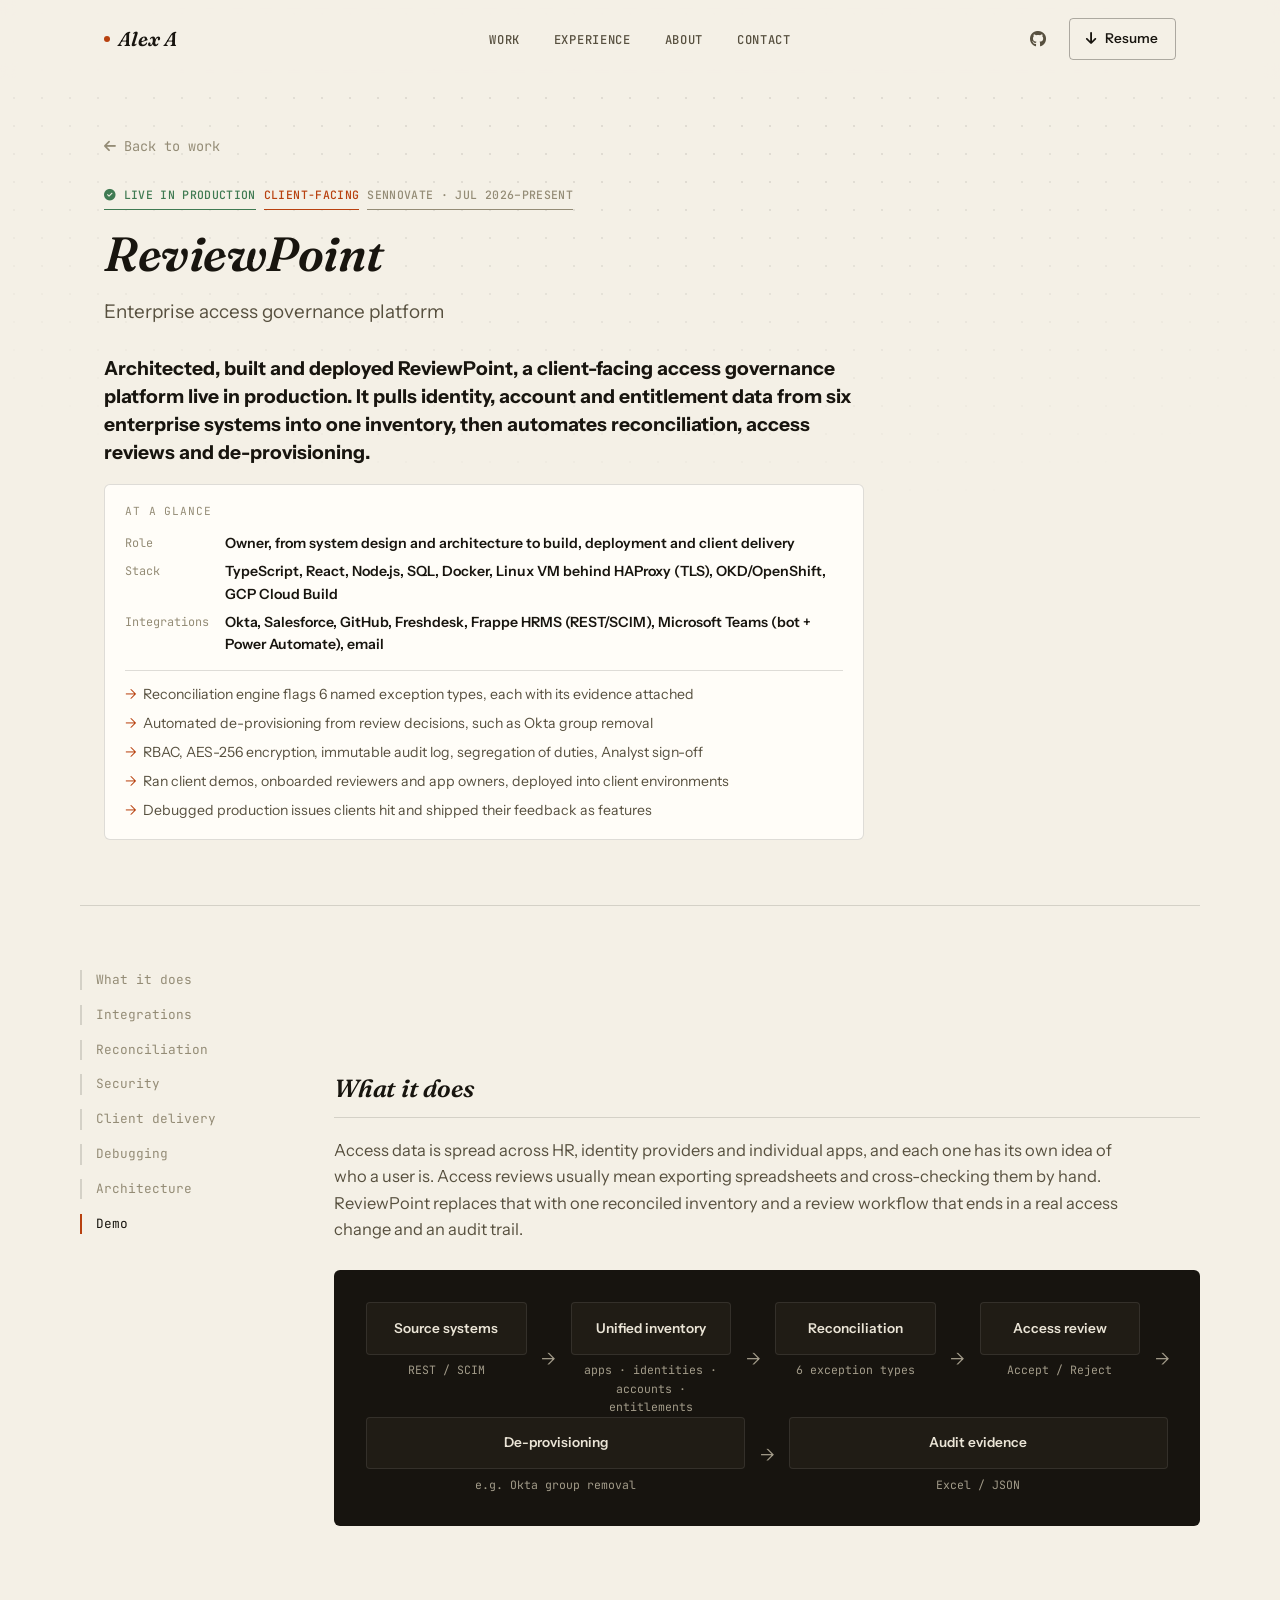
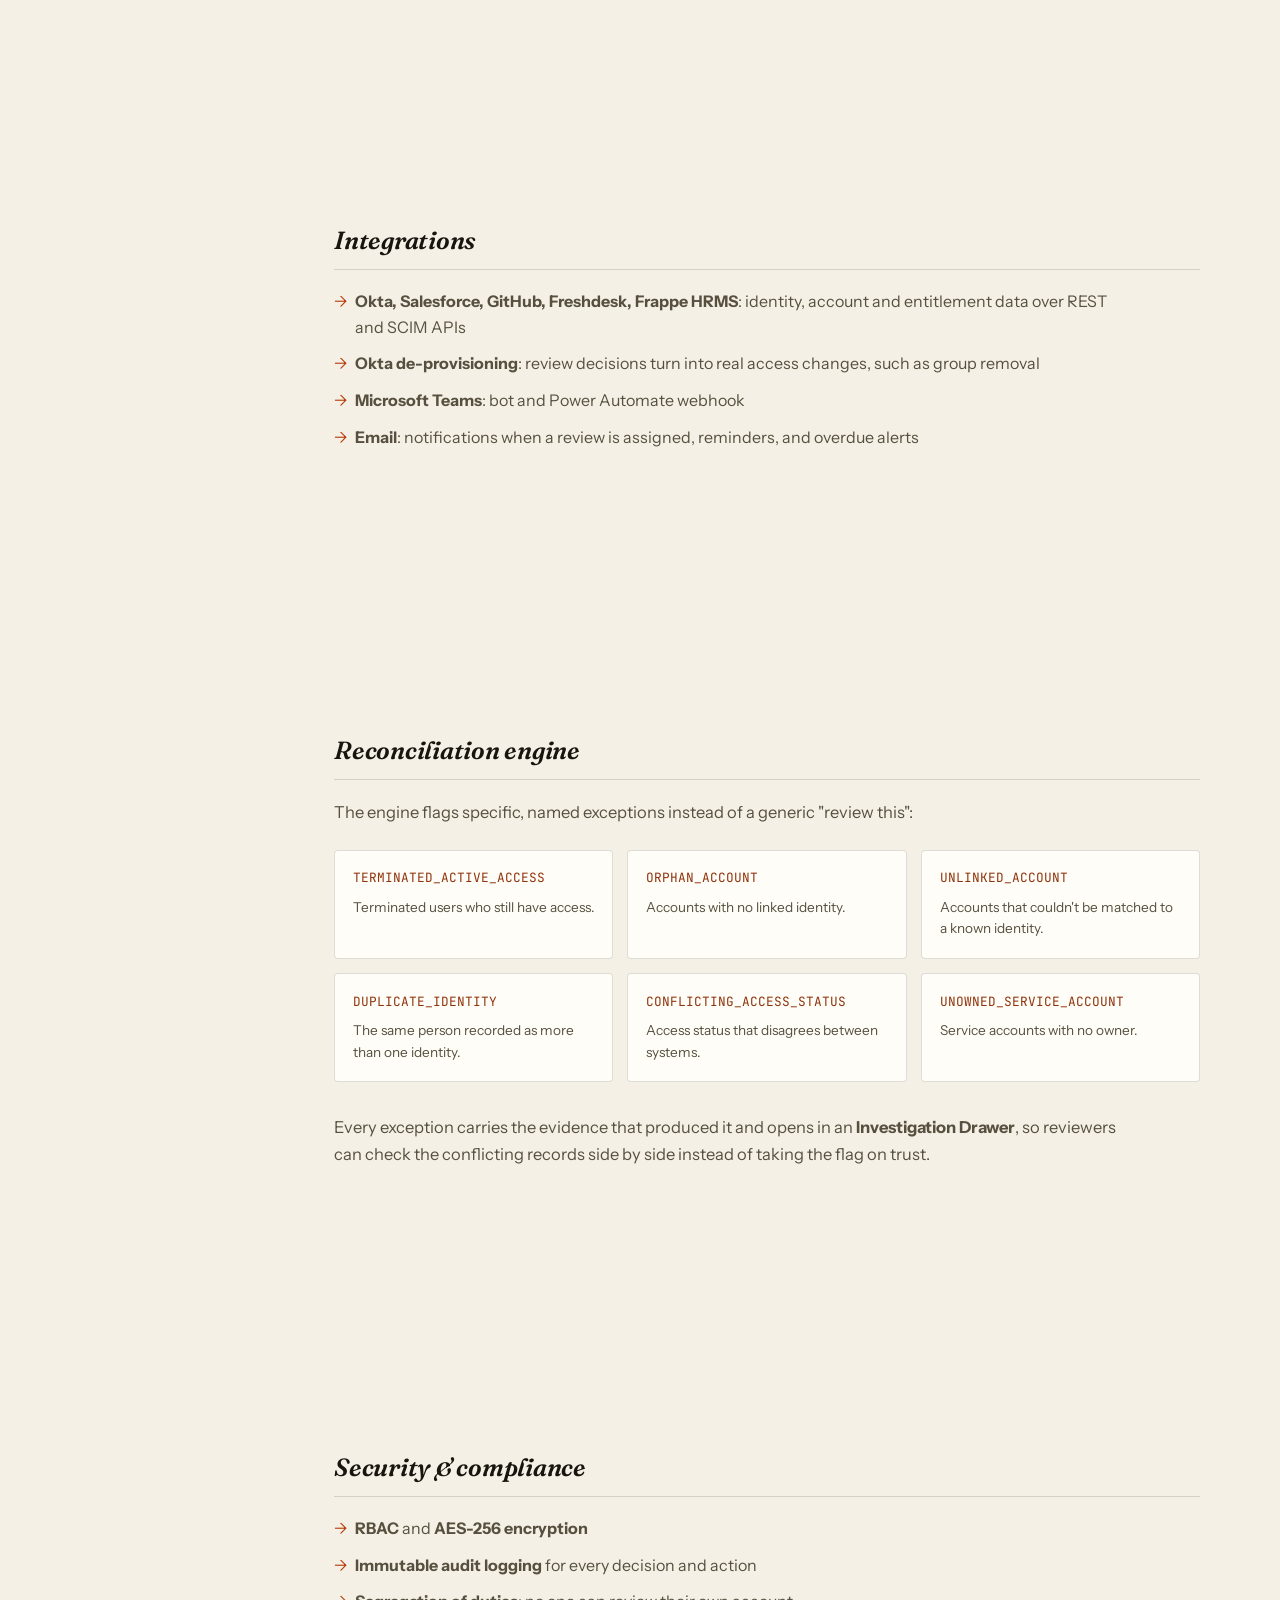
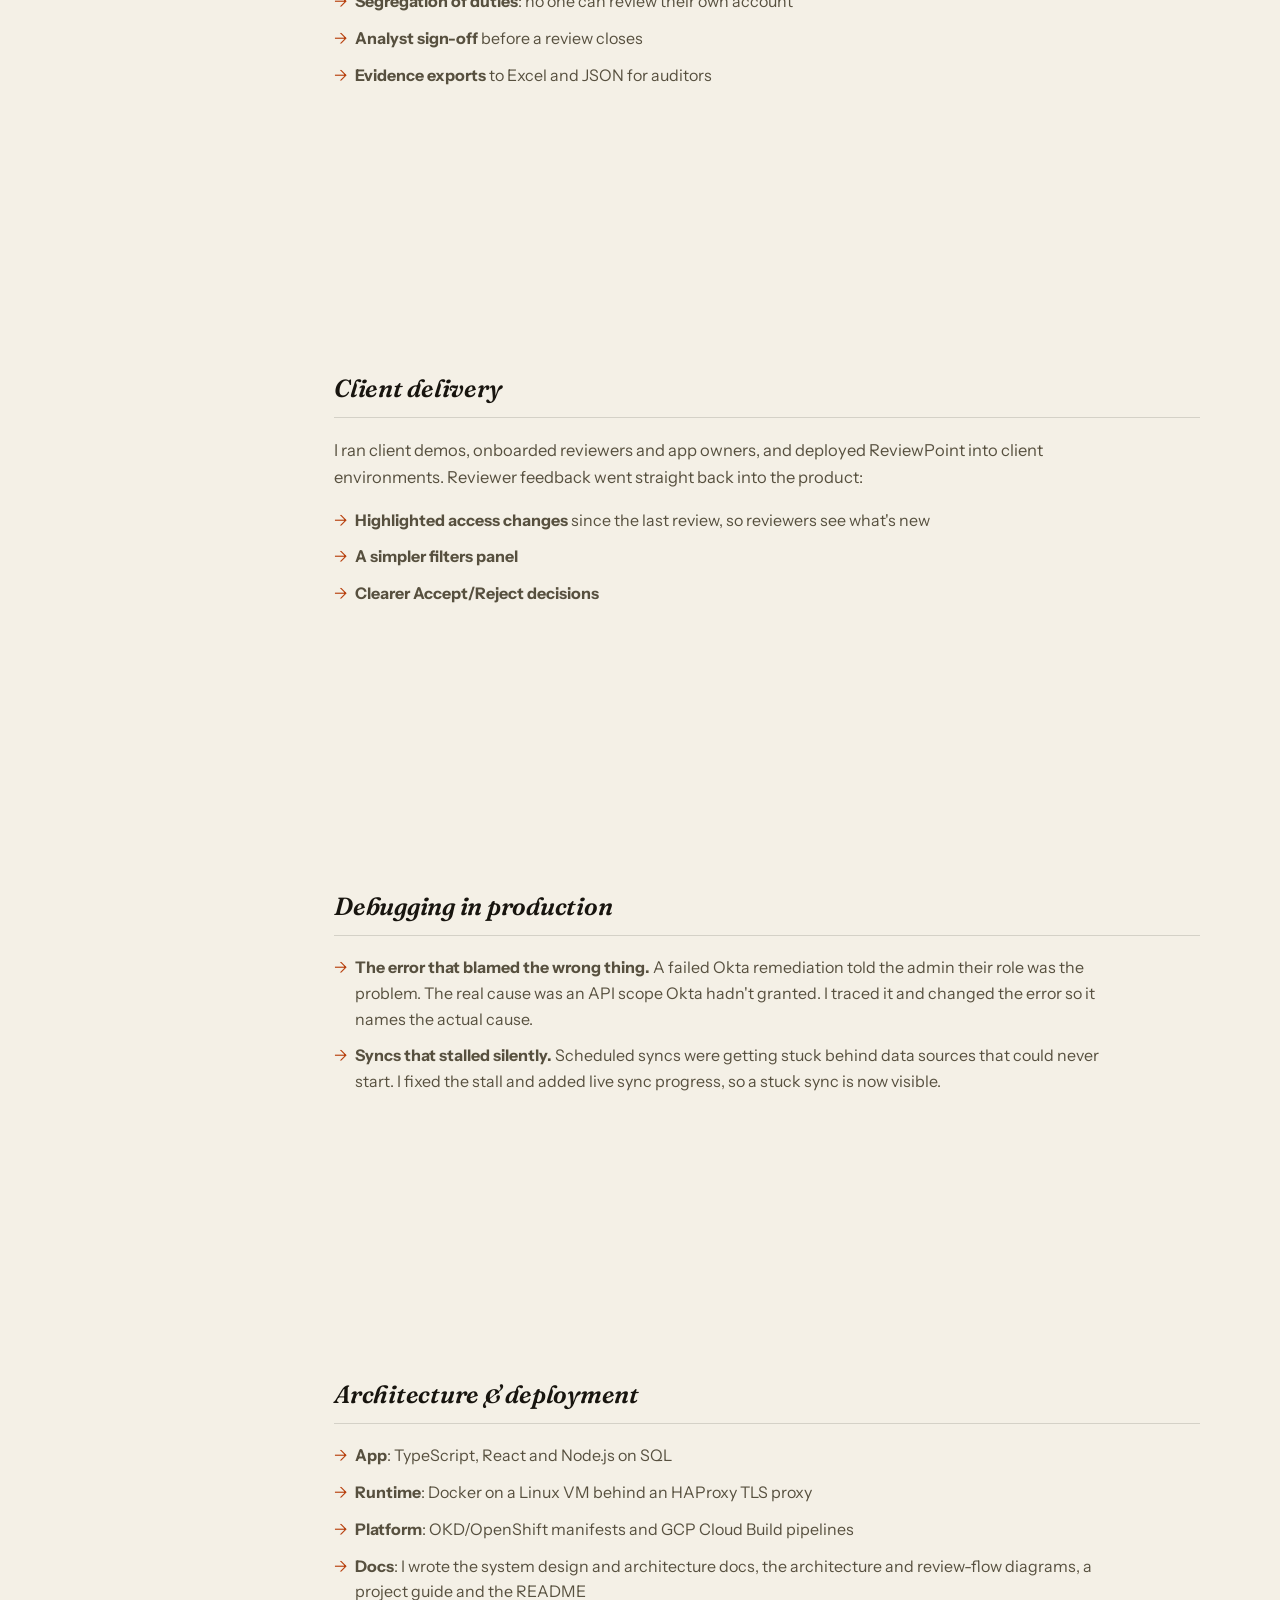
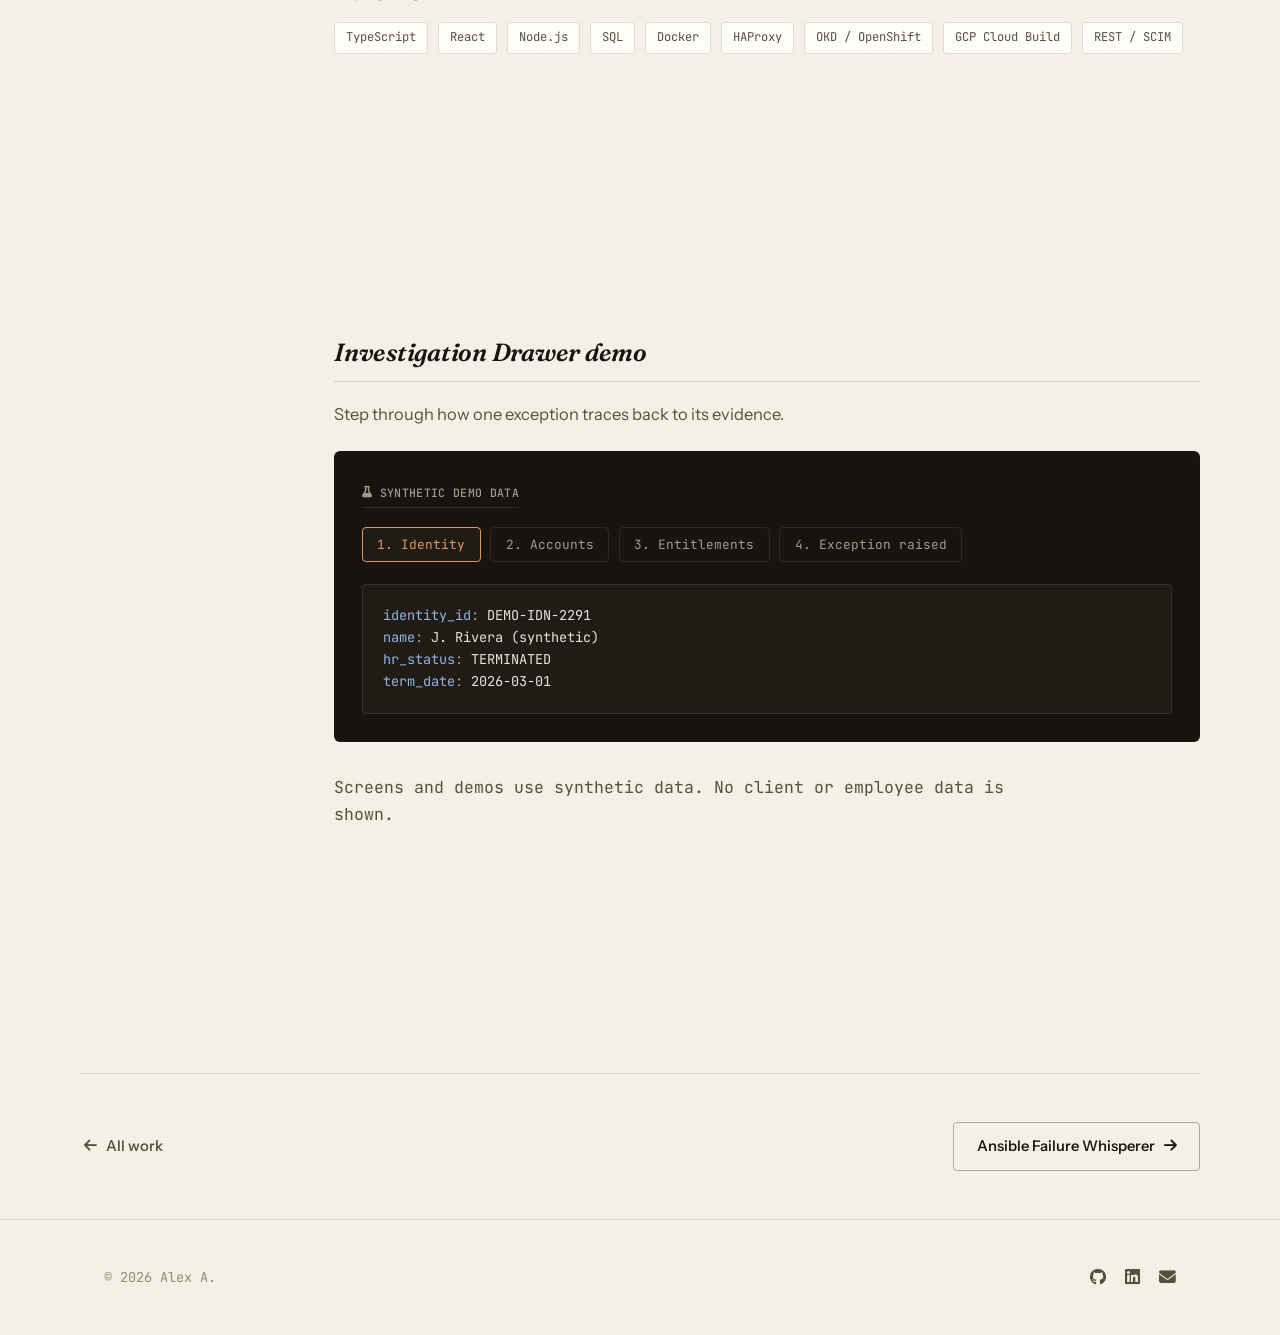
==== commit 36af4cf9: "Rewrite project content for recruiter scannability - Lead each project with a bold impact line and a" ====
--- a/projects/access-governance.html
+++ b/projects/access-governance.html
@@ -4,9 +4,9 @@
 <head>
     <meta charset="UTF-8">
     <meta name="viewport" content="width=device-width, initial-scale=1.0">
-    <title>Enterprise Access Governance Platform — Alex A</title>
+    <title>ReviewPoint, Access Governance Platform — Alex A</title>
     <meta name="description"
-        content="Case study: an enterprise access-governance platform reconciling identity, account, application and entitlement data to support User Access Reviews.">
+        content="Case study: ReviewPoint, a client-facing access governance platform live in production, with Okta, Salesforce, GitHub, Freshdesk, Frappe HRMS and Microsoft Teams integrations.">
     <link rel="icon" type="image/svg+xml" href="../assets/favicon.svg">
     <link rel="preconnect" href="https://fonts.googleapis.com">
     <link rel="preconnect" href="https://fonts.gstatic.com" crossorigin>
@@ -53,164 +53,158 @@
     <main id="main">
         <header class="cs-hero wrap">
             <a href="../index.html#work" class="cs-back reveal"><i class="fa-solid fa-arrow-left"></i> Back to work</a>
-            <span class="badge badge-amber reveal">Prototype · Sanitized demo data</span>
-            <h1 class="reveal" style="margin-top:1rem;">Enterprise Access Governance Platform</h1>
-            <p class="cs-tagline reveal">A reconciliation engine and review platform that unifies identity, account,
-                application and entitlement data — built to answer one question enterprises struggle with: who has
-                access, and should they?</p>
-            <div class="cs-meta-grid reveal">
-                <div class="cs-meta-item">
-                    <h5>Role</h5>
-                    <p>Designer & builder</p>
-                </div>
-                <div class="cs-meta-item">
-                    <h5>Company</h5>
-                    <p>Sennovate</p>
-                </div>
-                <div class="cs-meta-item">
-                    <h5>Timeframe</h5>
-                    <p>2026 — Present</p>
-                </div>
-                <div class="cs-meta-item">
-                    <h5>Status</h5>
-                    <p>Internal prototype / PoC</p>
-                </div>
-                <div class="cs-meta-item">
-                    <h5>Stack</h5>
-                    <p>Python, SQL, REST APIs</p>
-                </div>
+            <div class="proj-awards reveal">
+                <span class="badge badge-emerald"><i class="fa-solid fa-circle-check"></i> Live in production</span>
+                <span class="badge badge-accent">Client-facing</span>
+                <span class="badge badge-neutral">Sennovate · Jul 2026–Present</span>
+            </div>
+            <h1 class="reveal" style="margin-top:1rem;">ReviewPoint</h1>
+            <p class="cs-tagline reveal">Enterprise access governance platform</p>
+            <p class="lead-line reveal">Architected, built and deployed ReviewPoint, a client-facing access
+                governance platform live in production. It pulls identity, account and entitlement data from six
+                enterprise systems into one inventory, then automates reconciliation, access reviews and
+                de-provisioning.</p>
+            <div class="glance reveal">
+                <p class="glance-title">At a glance</p>
+                <dl>
+                    <dt>Role</dt><dd>Owner, from system design and architecture to build, deployment and client delivery</dd>
+                    <dt>Stack</dt><dd>TypeScript, React, Node.js, SQL, Docker, Linux VM behind HAProxy (TLS), OKD/OpenShift, GCP Cloud Build</dd>
+                    <dt>Integrations</dt><dd>Okta, Salesforce, GitHub, Freshdesk, Frappe HRMS (REST/SCIM), Microsoft Teams (bot + Power Automate), email</dd>
+                </dl>
+                <ul>
+                    <li>Reconciliation engine flags 6 named exception types, each with its evidence attached</li>
+                    <li>Automated de-provisioning from review decisions, such as Okta group removal</li>
+                    <li>RBAC, AES-256 encryption, immutable audit log, segregation of duties, Analyst sign-off</li>
+                    <li>Ran client demos, onboarded reviewers and app owners, deployed into client environments</li>
+                    <li>Debugged production issues clients hit and shipped their feedback as features</li>
+                </ul>
             </div>
         </header>
 
         <div class="wrap cs-body">
             <nav class="cs-toc reveal" aria-label="Case study sections">
-                <a href="#overview">Overview</a>
-                <a href="#problem">Problem</a>
+                <a href="#what">What it does</a>
+                <a href="#integrations">Integrations</a>
+                <a href="#reconciliation">Reconciliation</a>
+                <a href="#security">Security</a>
+                <a href="#delivery">Client delivery</a>
+                <a href="#debugging">Debugging</a>
                 <a href="#architecture">Architecture</a>
-                <a href="#reconciliation">Reconciliation</a>
-                <a href="#workflow">UAR Workflow</a>
-                <a href="#demo">Investigation Demo</a>
-                <a href="#challenges">Key Challenges</a>
-                <a href="#outcome">Outcome</a>
-                <a href="#stack">Tech Stack</a>
+                <a href="#demo">Demo</a>
             </nav>
 
             <div class="cs-content">
-                <section id="overview" class="cs-section reveal">
-                    <h2>Overview</h2>
-                    <p>Most enterprises run identity and access data across HR systems, IAM tools, and dozens of
-                        individual applications — each with its own notion of who a user is and what they can do.
-                        Nobody owns a single, reconciled view of it. I designed and built a governance platform that
-                        consolidates application, identity, account and entitlement data into one inventory, detects
-                        access problems automatically, and gives reviewers a structured workflow to act on them.</p>
-                    <p>This started as a User Access Review (UAR) tool and grew into a broader identity-governance
-                        proof of concept covering the full lifecycle: ingestion → reconciliation → investigation →
-                        review → remediation → audit.</p>
-                    <div class="callout">
-                        <strong>Transparency note:</strong> this is an internal prototype built with sanitized and
-                        synthetic demo data. It does not use live production integrations, real employee or customer
-                        records, or confidential Sennovate client data. Screens and data shown here are illustrative,
-                        not a live system.
-                    </div>
-                </section>
-
-                <section id="problem" class="cs-section reveal">
-                    <h2>The Problem</h2>
-                    <p>User Access Reviews are usually done by exporting spreadsheets from five different systems and
-                        manually cross-referencing them — a process that's slow, error-prone, and nearly impossible
-                        to audit. The specific failure modes I kept seeing:</p>
-                    <ul>
-                        <li>Terminated employees whose application access was never revoked.</li>
-                        <li>Service and orphan accounts with no clear human or system owner.</li>
-                        <li>The same identity represented inconsistently across multiple source systems.</li>
-                        <li>No single place to see evidence for an access decision, let alone prove it during an
-                            audit.</li>
+                <section id="what" class="cs-section reveal">
+                    <h2>What it does</h2>
+                    <p>Access data is spread across HR, identity providers and individual apps, and each one has
+                        its own idea of who a user is. Access reviews usually mean exporting spreadsheets and
+                        cross-checking them by hand. ReviewPoint replaces that with one reconciled inventory and a
+                        review workflow that ends in a real access change and an audit trail.</p>
+                    <div class="pipeline">
+                        <div class="pipeline-node"><div class="node-box">Source systems</div><div class="node-sub">REST / SCIM</div></div>
+                        <div class="pipeline-arrow">→</div>
+                        <div class="pipeline-node"><div class="node-box">Unified inventory</div><div class="node-sub">apps · identities · accounts · entitlements</div></div>
+                        <div class="pipeline-arrow">→</div>
+                        <div class="pipeline-node"><div class="node-box">Reconciliation</div><div class="node-sub">6 exception types</div></div>
+                        <div class="pipeline-arrow">→</div>
+                        <div class="pipeline-node"><div class="node-box">Access review</div><div class="node-sub">Accept / Reject</div></div>
+                        <div class="pipeline-arrow">→</div>
+                        <div class="pipeline-node"><div class="node-box">De-provisioning</div><div class="node-sub">e.g. Okta group removal</div></div>
+                        <div class="pipeline-arrow">→</div>
+                        <div class="pipeline-node"><div class="node-box">Audit evidence</div><div class="node-sub">Excel / JSON</div></div>
+                    </div>
+                </section>
+
+                <section id="integrations" class="cs-section reveal">
+                    <h2>Integrations</h2>
+                    <ul>
+                        <li><strong>Okta, Salesforce, GitHub, Freshdesk, Frappe HRMS</strong>: identity, account and
+                            entitlement data over REST and SCIM APIs</li>
+                        <li><strong>Okta de-provisioning</strong>: review decisions turn into real access changes,
+                            such as group removal</li>
+                        <li><strong>Microsoft Teams</strong>: bot and Power Automate webhook</li>
+                        <li><strong>Email</strong>: notifications when a review is assigned, reminders, and overdue alerts</li>
+                    </ul>
+                </section>
+
+                <section id="reconciliation" class="cs-section reveal">
+                    <h2>Reconciliation engine</h2>
+                    <p>The engine flags specific, named exceptions instead of a generic "review this":</p>
+                    <div class="issue-grid">
+                        <div class="issue-card"><code>TERMINATED_ACTIVE_ACCESS</code><p>Terminated users who still
+                                have access.</p></div>
+                        <div class="issue-card"><code>ORPHAN_ACCOUNT</code><p>Accounts with no linked identity.</p></div>
+                        <div class="issue-card"><code>UNLINKED_ACCOUNT</code><p>Accounts that couldn't be matched
+                                to a known identity.</p></div>
+                        <div class="issue-card"><code>DUPLICATE_IDENTITY</code><p>The same person recorded as more
+                                than one identity.</p></div>
+                        <div class="issue-card"><code>CONFLICTING_ACCESS_STATUS</code><p>Access status that
+                                disagrees between systems.</p></div>
+                        <div class="issue-card"><code>UNOWNED_SERVICE_ACCOUNT</code><p>Service accounts with no
+                                owner.</p></div>
+                    </div>
+                    <p>Every exception carries the evidence that produced it and opens in an
+                        <strong>Investigation Drawer</strong>, so reviewers can check the conflicting records side by
+                        side instead of taking the flag on trust.</p>
+                </section>
+
+                <section id="security" class="cs-section reveal">
+                    <h2>Security & compliance</h2>
+                    <ul>
+                        <li><strong>RBAC</strong> and <strong>AES-256 encryption</strong></li>
+                        <li><strong>Immutable audit logging</strong> for every decision and action</li>
+                        <li><strong>Segregation of duties</strong>: no one can review their own account</li>
+                        <li><strong>Analyst sign-off</strong> before a review closes</li>
+                        <li><strong>Evidence exports</strong> to Excel and JSON for auditors</li>
+                    </ul>
+                </section>
+
+                <section id="delivery" class="cs-section reveal">
+                    <h2>Client delivery</h2>
+                    <p>I ran client demos, onboarded reviewers and app owners, and deployed ReviewPoint into client
+                        environments. Reviewer feedback went straight back into the product:</p>
+                    <ul>
+                        <li><strong>Highlighted access changes</strong> since the last review, so reviewers see what's new</li>
+                        <li><strong>A simpler filters panel</strong></li>
+                        <li><strong>Clearer Accept/Reject decisions</strong></li>
+                    </ul>
+                </section>
+
+                <section id="debugging" class="cs-section reveal">
+                    <h2>Debugging in production</h2>
+                    <ul>
+                        <li><strong>The error that blamed the wrong thing.</strong> A failed Okta remediation told the
+                            admin their role was the problem. The real cause was an API scope Okta hadn't granted. I
+                            traced it and changed the error so it names the actual cause.</li>
+                        <li><strong>Syncs that stalled silently.</strong> Scheduled syncs were getting stuck behind
+                            data sources that could never start. I fixed the stall and added live sync progress, so a
+                            stuck sync is now visible.</li>
                     </ul>
                 </section>
 
                 <section id="architecture" class="cs-section reveal">
-                    <h2>Data Model & Architecture</h2>
-                    <p>The core of the platform is a normalized data model that every source system's data gets
-                        mapped into before anything else happens:</p>
-                    <div class="pipeline">
-                        <div class="pipeline-node"><div class="node-box">HR Records</div><div class="node-sub">source</div></div>
-                        <div class="pipeline-arrow">→</div>
-                        <div class="pipeline-node"><div class="node-box">Identities</div><div class="node-sub">resolved</div></div>
-                        <div class="pipeline-arrow">→</div>
-                        <div class="pipeline-node"><div class="node-box">Accounts</div><div class="node-sub">per system</div></div>
-                        <div class="pipeline-arrow">→</div>
-                        <div class="pipeline-node"><div class="node-box">Applications</div><div class="node-sub">inventory</div></div>
-                        <div class="pipeline-arrow">→</div>
-                        <div class="pipeline-node"><div class="node-box">Entitlements</div><div class="node-sub">& ownership</div></div>
-                    </div>
-                    <p>On top of that model sits the operational layer: exceptions, UAR reviews, remediations,
-                        verifications, certifications, and audit events — each one traceable back to the source data
-                        that produced it.</p>
-                    <p>Platform surfaces built on this model:</p>
-                    <ul>
-                        <li><strong>Overview & Triage</strong> — a single view of governance health across all
-                            connected sources.</li>
-                        <li><strong>Exception Center</strong> — every detected issue, prioritized and assignable.</li>
-                        <li><strong>Identities & Accounts</strong> and <strong>Applications</strong> — the resolved
-                            inventory itself.</li>
-                        <li><strong>Source Data Explorer</strong> and <strong>Investigation Drawer</strong> — drill
-                            into raw source records and compare evidence across systems.</li>
-                        <li><strong>UAR Review Console</strong> — the reviewer-facing workflow for certifying or
-                            revoking access.</li>
-                        <li><strong>Remediation & Verification Pipeline</strong> and <strong>Audit Evidence
-                                Matrix</strong> — closing the loop and proving it happened.</li>
-                    </ul>
-                </section>
-
-                <section id="reconciliation" class="cs-section reveal">
-                    <h2>The Reconciliation Engine</h2>
-                    <p>The reconciliation engine is the part that actually finds problems. It walks the resolved data
-                        model and flags specific, named exception types rather than a generic "review this" flag:</p>
-                    <div class="issue-grid">
-                        <div class="issue-card"><code>TERMINATED_ACTIVE_ACCESS</code><p>Identity is terminated in HR
-                                but still has an active account or entitlement somewhere.</p></div>
-                        <div class="issue-card"><code>ORPHAN_ACCOUNT</code><p>Account exists in a target system with
-                                no linked identity at all.</p></div>
-                        <div class="issue-card"><code>UNLINKED_ACCOUNT</code><p>Account exists but couldn't be
-                                confidently resolved to a known identity.</p></div>
-                        <div class="issue-card"><code>DUPLICATE_IDENTITY</code><p>The same person appears as more
-                                than one identity record across sources.</p></div>
-                        <div class="issue-card"><code>CONFLICTING_ACCESS_STATUS</code><p>Access status disagrees
-                                between two source systems for the same identity.</p></div>
-                        <div class="issue-card"><code>UNOWNED_SERVICE_ACCOUNT</code><p>Service account with no
-                                assigned human or team owner of record.</p></div>
-                    </div>
-                    <p>Every exception carries the evidence that produced it, so a reviewer never has to take the
-                        engine's word for it — they can open the Investigation Drawer and see the conflicting records
-                        side by side.</p>
-                </section>
-
-                <section id="workflow" class="cs-section reveal">
-                    <h2>UAR & Remediation Workflow</h2>
-                    <p>Exceptions feed directly into the review workflow:</p>
-                    <div class="pipeline">
-                        <div class="pipeline-node"><div class="node-box">Exception detected</div></div>
-                        <div class="pipeline-arrow">→</div>
-                        <div class="pipeline-node"><div class="node-box">UAR review</div></div>
-                        <div class="pipeline-arrow">→</div>
-                        <div class="pipeline-node"><div class="node-box">Remediation</div></div>
-                        <div class="pipeline-arrow">→</div>
-                        <div class="pipeline-node"><div class="node-box">Verification</div></div>
-                        <div class="pipeline-arrow">→</div>
-                        <div class="pipeline-node"><div class="node-box">Audit trail</div></div>
-                    </div>
-                    <p>A reviewer certifies or revokes access with the evidence in front of them; a remediation
-                        action is logged and tracked to verification; and every step writes an immutable audit event
-                        — so "we reviewed this" is provable, not just claimed.</p>
+                    <h2>Architecture & deployment</h2>
+                    <ul>
+                        <li><strong>App</strong>: TypeScript, React and Node.js on SQL</li>
+                        <li><strong>Runtime</strong>: Docker on a Linux VM behind an HAProxy TLS proxy</li>
+                        <li><strong>Platform</strong>: OKD/OpenShift manifests and GCP Cloud Build pipelines</li>
+                        <li><strong>Docs</strong>: I wrote the system design and architecture docs, the architecture
+                            and review-flow diagrams, a project guide and the README</li>
+                    </ul>
+                    <div class="cs-stack-grid">
+                        <span class="chip">TypeScript</span><span class="chip">React</span><span class="chip">Node.js</span>
+                        <span class="chip">SQL</span><span class="chip">Docker</span><span class="chip">HAProxy</span>
+                        <span class="chip">OKD / OpenShift</span><span class="chip">GCP Cloud Build</span>
+                        <span class="chip">REST / SCIM</span>
+                    </div>
                 </section>
 
                 <section id="demo" class="cs-section reveal">
-                    <h2>Investigation Demo</h2>
-                    <p>A simplified walkthrough of the Investigation Drawer using synthetic demo data — click through
-                        the steps to see how one exception gets traced back to its evidence.</p>
+                    <h2>Investigation Drawer demo</h2>
+                    <p>Step through how one exception traces back to its evidence.</p>
                     <div class="demo-panel" data-demo="uar">
                         <div class="demo-label">
-                            <span class="badge badge-neutral"><i class="fa-solid fa-flask"></i> Simulated · synthetic
+                            <span class="badge badge-neutral"><i class="fa-solid fa-flask"></i> Synthetic demo
                                 data</span>
                         </div>
                         <div class="demo-steps">
@@ -221,35 +215,7 @@
                         </div>
                         <div class="demo-output"></div>
                     </div>
-                </section>
-
-                <section id="challenges" class="cs-section reveal">
-                    <h2>Key Challenges</h2>
-                    <ul>
-                        <li><strong>Identity resolution across inconsistent sources</strong> — the same person shows
-                            up with different names, IDs and formats per system; resolving them into one identity
-                            without false-merging distinct people was the hardest single problem.</li>
-                        <li><strong>Designing exceptions reviewers would actually trust</strong> — a flag with no
-                            evidence gets ignored. Every exception had to carry its supporting records.</li>
-                        <li><strong>Making remediation provable, not just logged</strong> — audit evidence had to be
-                            structured so a certification could be reconstructed after the fact, not just asserted.</li>
-                    </ul>
-                </section>
-
-                <section id="outcome" class="cs-section reveal">
-                    <h2>Outcome</h2>
-                    <p>The platform evolved from a single-purpose UAR tool into a working proof of concept for a
-                        broader identity-governance product line at Sennovate, with a data model and reconciliation
-                        engine that generalizes across new source systems without a rebuild.</p>
-                </section>
-
-                <section id="stack" class="cs-section reveal">
-                    <h2>Tech Stack</h2>
-                    <div class="cs-stack-grid">
-                        <span class="chip">Python</span><span class="chip">SQL</span><span class="chip">REST APIs</span>
-                        <span class="chip">Schema Design</span><span class="chip">Data Reconciliation</span>
-                        <span class="chip">Identity Resolution</span>
-                    </div>
+                    <p class="footnote">Screens and demos use synthetic data. No client or employee data is shown.</p>
                 </section>
             </div>
         </div>
--- a/style.css
+++ b/style.css
@@ -844,3 +844,28 @@
   .cs-body { grid-template-columns: 1fr; gap: 2rem; }
   .cs-toc { position: static; flex-direction: row; flex-wrap: wrap; }
 }
+
+/* ===== Project lead line + "At a glance" box ===== */
+.proj-awards { display: flex; flex-wrap: wrap; gap: 0.5rem; margin-bottom: 0.8rem; }
+.lead-line { font-weight: 700; color: var(--ink); font-size: 1.05rem; line-height: 1.45; margin-bottom: 1.1rem; max-width: 62ch; }
+.cs-hero .lead-line { font-size: 1.2rem; max-width: 60ch; }
+.mini-card .lead-line { font-size: 0.95rem; margin-bottom: 0.9rem; }
+
+.glance { background: var(--surface); border: 1px solid var(--line); border-radius: var(--radius-md); padding: 1.1rem 1.25rem; margin-bottom: 1.3rem; max-width: 66ch; }
+.glance-title { font-family: var(--font-mono); font-size: 0.7rem; text-transform: uppercase; letter-spacing: 0.08em; color: var(--ink-faint); margin-bottom: 0.7rem; }
+.glance dl { display: grid; grid-template-columns: max-content minmax(0, 1fr); gap: 0.35rem 1rem; font-size: 0.88rem; margin-bottom: 0.85rem; }
+.glance dt { font-family: var(--font-mono); font-size: 0.74rem; color: var(--ink-faint); padding-top: 0.12rem; }
+.glance dd { color: var(--ink); font-weight: 600; min-width: 0; }
+.glance ul { display: flex; flex-direction: column; gap: 0.4rem; border-top: 1px solid var(--line); padding-top: 0.8rem; }
+.glance ul li { position: relative; padding-left: 1.1rem; color: var(--ink-soft); font-size: 0.88rem; }
+.glance ul li::before { content: '→'; position: absolute; left: 0; color: var(--accent); }
+.cs-hero .glance { max-width: 760px; margin-top: 0.5rem; }
+.mini-card .glance { padding: 0.9rem 1rem; background: var(--bg); margin-bottom: 0.9rem; }
+.mini-card .glance dl, .mini-card .glance ul li { font-size: 0.82rem; }
+
+.footnote { font-size: 0.78rem; color: var(--ink-faint); font-family: var(--font-mono); margin-top: 0.8rem; }
+
+@media (max-width: 520px) {
+  .glance dl { grid-template-columns: 1fr; gap: 0.1rem; }
+  .glance dd { margin-bottom: 0.45rem; }
+}
